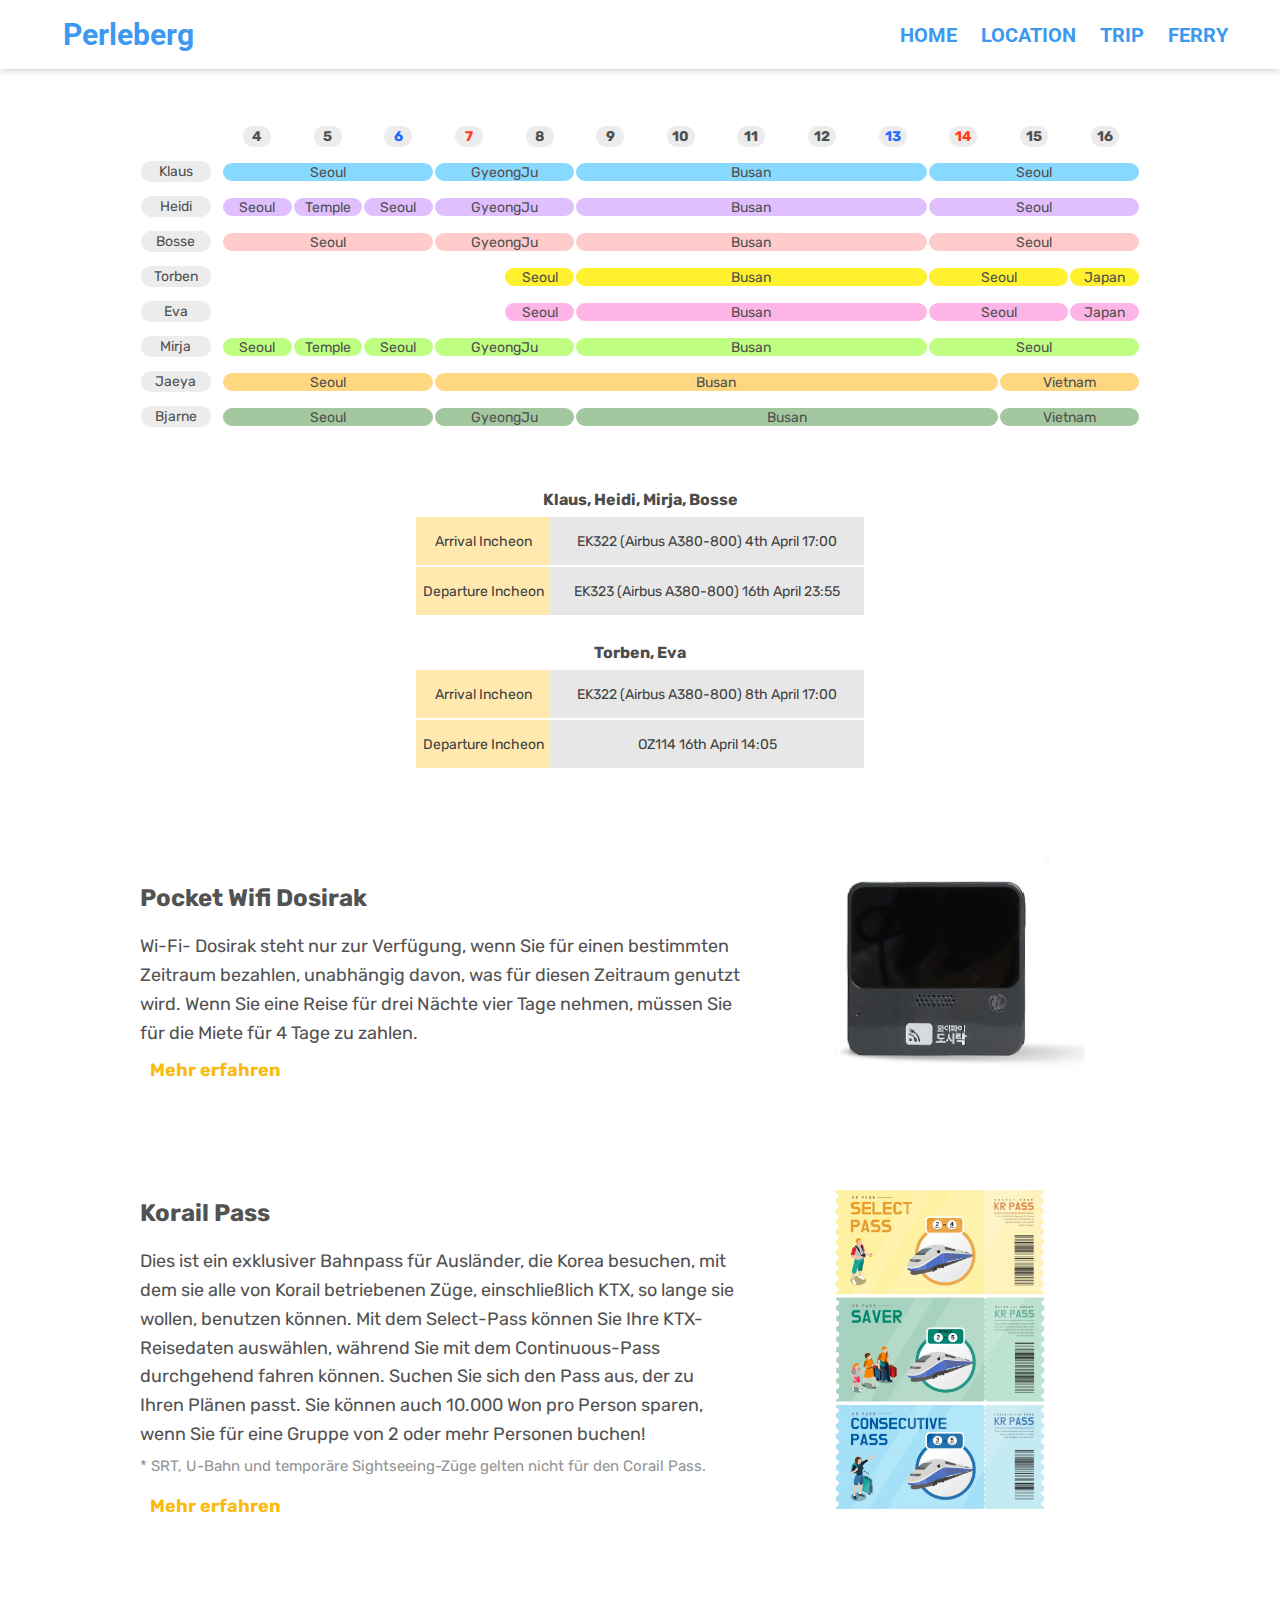
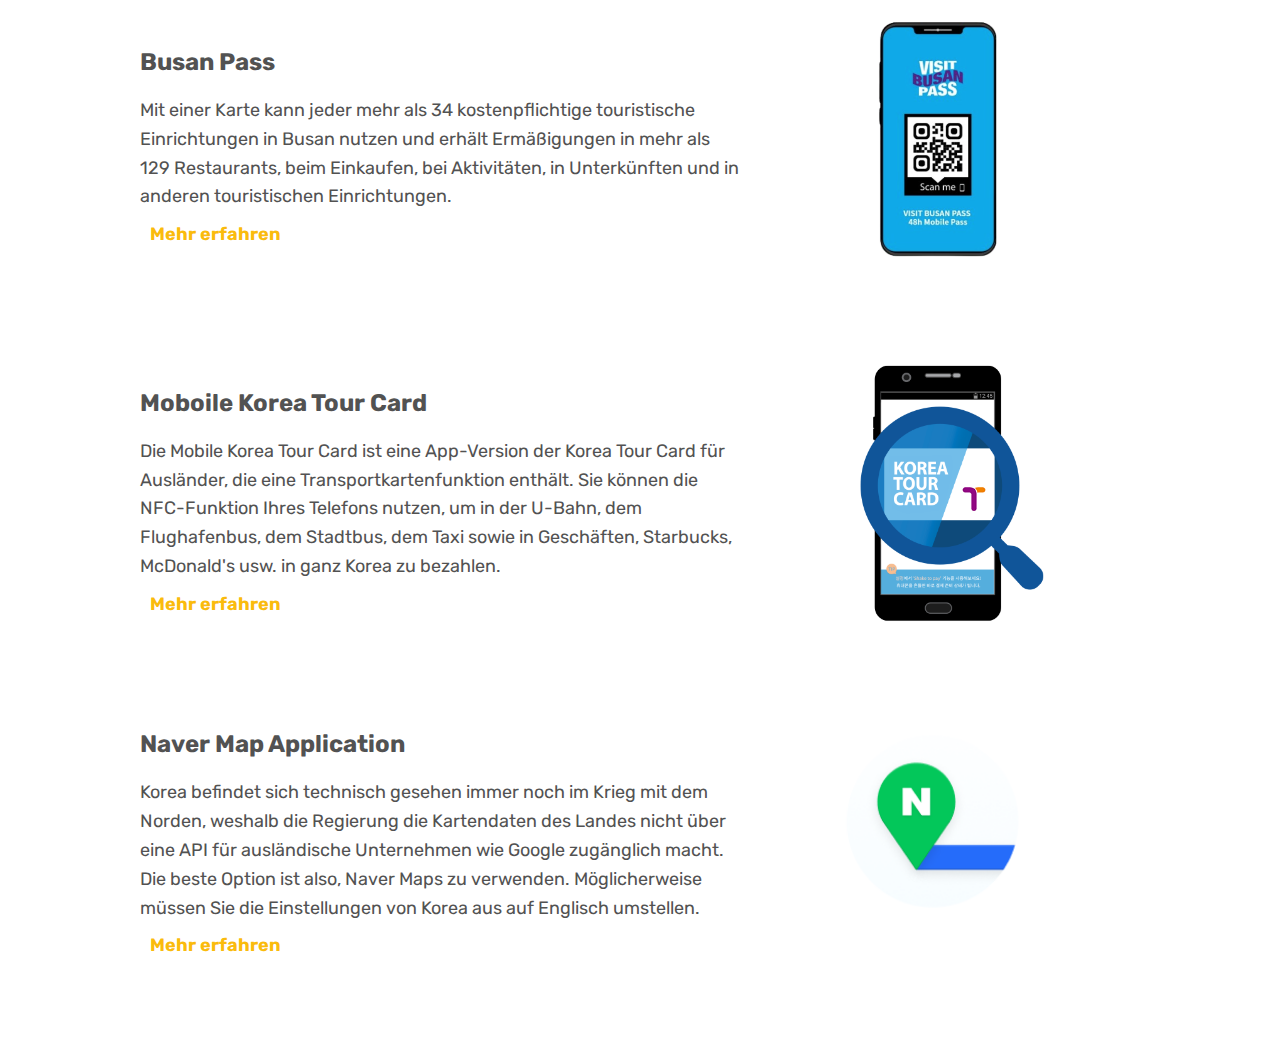
==== index.html @ 9e8fbb16 "Add files via upload" ====
<!DOCTYPE html>
<html lang="en">

<head>
    <meta charset="UTF-8">
    <meta name="viewport" content="width=device-width, initial-scale=1.0">
    <title>Document</title>
    <link rel="stylesheet" href="https://cdnjs.cloudflare.com/ajax/libs/font-awesome/6.4.2/css/all.min.css"
        integrity="sha512-z3gLpd7yknf1YoNbCzqRKc4qyor8gaKU1qmn+CShxbuBusANI9QpRohGBreCFkKxLhei6S9CQXFEbbKuqLg0DA=="
        crossorigin="anonymous" referrerpolicy="no-referrer" />
    <link rel="stylesheet" href="./style.css" type="text/css">
    <!-------제이쿼리-------->
    <script src="https://ajax.googleapis.com/ajax/libs/jquery/3.4.1/jquery.min.js"></script>
</head>

<body>
    <!---------------------- 상단 메뉴바 -------------------------->
    <div class="navbar">
        <div class="wrap">
            <div class="nav_logo">
                <i class="fa-solid fa-plane-departure"></i>
                <a href="./index.html">Perleberg</a>
            </div>
            <ul class="nav_menu">
                <a href="./index.html"><li>HOME</li></a>
                <a href="./location.html"><li>LOCATION</li></a>
                <a href="./trip.html"><li>TRIP</li></a>
                <a href="./ferry.html"><li>FERRY</li></a>
            </ul>
            <a href="#" class="nav_icon">
                <i class="fa-solid fa-bars"></i>
            </a>
        </div>
    </div>

    <div id="moveTop" onclick="scrollTopFunction()"><i class="fa-solid fa-chevron-up"></i></div>

    <!---------------------- 테이블 -------------------------->
    <div class="table_wrap">
        <table>
            <tr>
                <th></th>
                <th>
                    <p>4</p>
                </th>
                <th>
                    <p>5</p>
                </th>
                <th>
                    <p style="color:rgb(25, 106, 255)">6</p>
                </th>
                <th>
                    <p style="color:rgb(255, 58, 32)">7</p>
                </th>
                <th>
                    <p>8</p>
                </th>
                <th>
                    <p>9</p>
                </th>
                <th>
                    <p>10</p>
                </th>
                <th>
                    <p>11</p>
                </th>
                <th>
                    <p>12</p>
                </th>
                <th>
                    <p style="color:rgb(25, 106, 255)">13</p>
                </th>
                <th>
                    <p style="color:rgb(255, 58, 32)">14</p>
                </th>
                <th>
                    <p>15</p>
                </th>
                <th>
                    <p>16</p>
                </th>
            </tr>
            <tr class="Klaus">
                <td>
                    <p class="name">Klaus</p>
                </td>
                <td colspan="3" style="position: relative;">
                    <hr>
                    <p style="position: absolute; top:50%; left:50%; transform: translate(-50%,-50%);">Seoul</p>
                </td>
                <td colspan="2" style="position: relative;">
                    <hr>
                    <p class="normalSize"
                        style="position: absolute; top:50%; left:50%; transform: translate(-50%,-50%);">GyeongJu</p>
                    <p class="smallSize"
                        style="position: absolute; top:50%; left:50%; transform: translate(-50%,-50%);">GJ</p>
                </td>
                <td colspan="5" style="position: relative;">
                    <hr>
                    <p style="position: absolute; top:50%; left:50%; transform: translate(-50%,-50%);">Busan</p>
                </td>
                <td colspan="3" style="position: relative;">
                    <hr>
                    <p class="normalSize"
                        style="position: absolute; top:50%; left:50%; transform: translate(-50%,-50%);">Seoul</p>
                    <p class="smallSize"
                        style="position: absolute; top:50%; left:50%; transform: translate(-50%,-50%);">SE</p>
                </td>
            </tr>
            <tr class="Heidi">
                <td>
                    <p class="name">Heidi</p>
                </td>
                <td style="position: relative;">
                    <hr>
                    <p class="normalSize"
                        style="position: absolute; top:50%; left:50%; transform: translate(-50%,-50%);">Seoul</p>
                    <p class="smallSize"
                        style="position: absolute; top:50%; left:50%; transform: translate(-50%,-50%);">SE</p>
                </td>
                <td colspan="1" style="position: relative;">
                    <hr>
                    <p class="normalSize"
                        style="position: absolute; top:50%; left:50%; transform: translate(-50%,-50%);">Temple</p>
                    <p class="smallSize"
                        style="position: absolute; top:50%; left:50%; transform: translate(-50%,-50%);">TP</p>
                </td>
                <td colspan="1" style="position: relative;">
                    <hr>
                    <p class="normalSize"
                        style="position: absolute; top:50%; left:50%; transform: translate(-50%,-50%);">Seoul</p>
                    <p class="smallSize"
                        style="position: absolute; top:50%; left:50%; transform: translate(-50%,-50%);">SE</p>
                </td>
                <td colspan="2" style="position: relative;">
                    <hr>
                    <p class="normalSize"
                        style="position: absolute; top:50%; left:50%; transform: translate(-50%,-50%);">GyeongJu</p>
                    <p class="smallSize"
                        style="position: absolute; top:50%; left:50%; transform: translate(-50%,-50%);">GJ</p>
                </td>
                <td colspan="5" style="position: relative;">
                    <hr>
                    <p style="position: absolute; top:50%; left:50%; transform: translate(-50%,-50%);">Busan</p>
                </td>
                <td colspan="3" style="position: relative;">
                    <hr>
                    <p class="normalSize"
                        style="position: absolute; top:50%; left:50%; transform: translate(-50%,-50%);">Seoul</p>
                    <p class="smallSize"
                        style="position: absolute; top:50%; left:50%; transform: translate(-50%,-50%);">SE</p>
                </td>
            </tr>
            <tr class="Bosse">
                <td>
                    <p class="name">Bosse</p>
                </td>
                <td colspan="3" style="position: relative;">
                    <hr>
                    <p style="position: absolute; top:50%; left:50%; transform: translate(-50%,-50%);">Seoul</p>
                </td>
                <td colspan="2" style="position: relative;">
                    <hr>
                    <p class="normalSize"
                        style="position: absolute; top:50%; left:50%; transform: translate(-50%,-50%);">GyeongJu</p>
                    <p class="smallSize"
                        style="position: absolute; top:50%; left:50%; transform: translate(-50%,-50%);">GJ</p>
                </td>
                <td colspan="5" style="position: relative;">
                    <hr>
                    <p style="position: absolute; top:50%; left:50%; transform: translate(-50%,-50%);">Busan</p>
                </td>
                <td colspan="3" style="position: relative;">
                    <hr>
                    <p class="normalSize"
                        style="position: absolute; top:50%; left:50%; transform: translate(-50%,-50%);">Seoul</p>
                    <p class="smallSize"
                        style="position: absolute; top:50%; left:50%; transform: translate(-50%,-50%);">SE</p>
                </td>
            </tr>
            <tr class="Torben">
                <td>
                    <p class="name">Torben</p>
                </td>
                <td></td>
                <td></td>
                <td></td>
                <td></td>
                <td style="position: relative;">
                    <hr>
                    <p class="normalSize"
                        style="position: absolute; top:50%; left:50%; transform: translate(-50%,-50%);">Seoul</p>
                    <p class="smallSize"
                        style="position: absolute; top:50%; left:50%; transform: translate(-50%,-50%);">SE</p>
                </td>
                <td colspan="5" style="position: relative;">
                    <hr>
                    <p style="position: absolute; top:50%; left:50%; transform: translate(-50%,-50%);">Busan</p>
                </td>
                <td colspan="2" style="position: relative;">
                    <hr>
                    <p class="normalSize"
                        style="position: absolute; top:50%; left:50%; transform: translate(-50%,-50%);">Seoul</p>
                    <p class="smallSize"
                        style="position: absolute; top:50%; left:50%; transform: translate(-50%,-50%);">SE</p>
                </td>
                <td style="position: relative;">
                    <hr>
                    <p class="normalSize"
                        style="position: absolute; top:50%; left:50%; transform: translate(-50%,-50%);">Japan</p>
                    <p class="smallSize"
                        style="position: absolute; top:50%; left:50%; transform: translate(-50%,-50%);">JP</p>
                </td>
            </tr>
            <tr class="Eva">
                <td>
                    <p class="name">Eva</p>
                </td>
                <td></td>
                <td></td>
                <td></td>
                <td></td>
                <td style="position: relative;">
                    <hr>
                    <p class="normalSize"
                        style="position: absolute; top:50%; left:50%; transform: translate(-50%,-50%);">Seoul</p>
                    <p class="smallSize"
                        style="position: absolute; top:50%; left:50%; transform: translate(-50%,-50%);">SE</p>
                </td>
                <td colspan="5" style="position: relative;">
                    <hr>
                    <p style="position: absolute; top:50%; left:50%; transform: translate(-50%,-50%);">Busan</p>
                </td>
                <td colspan="2" style="position: relative;">
                    <hr>
                    <p class="normalSize"
                        style="position: absolute; top:50%; left:50%; transform: translate(-50%,-50%);">Seoul</p>
                    <p class="smallSize"
                        style="position: absolute; top:50%; left:50%; transform: translate(-50%,-50%);">SE</p>
                </td>
                <td style="position: relative;">
                    <hr>
                    <p class="normalSize"
                        style="position: absolute; top:50%; left:50%; transform: translate(-50%,-50%);">Japan</p>
                    <p class="smallSize"
                        style="position: absolute; top:50%; left:50%; transform: translate(-50%,-50%);">JP</p>
                </td>
            </tr>
            <tr class="Mirja">
                <td>
                    <p class="name">Mirja</p>
                </td>
                <td style="position: relative;">
                    <hr>
                    <p class="normalSize"
                        style="position: absolute; top:50%; left:50%; transform: translate(-50%,-50%);">Seoul</p>
                    <p class="smallSize"
                        style="position: absolute; top:50%; left:50%; transform: translate(-50%,-50%);">SE</p>
                </td>
                <td colspan="1" style="position: relative;">
                    <hr>
                    <p class="normalSize"
                        style="position: absolute; top:50%; left:50%; transform: translate(-50%,-50%);">Temple</p>
                    <p class="smallSize"
                        style="position: absolute; top:50%; left:50%; transform: translate(-50%,-50%);">TP</p>
                </td>
                <td colspan="1" style="position: relative;">
                    <hr>
                    <p class="normalSize"
                        style="position: absolute; top:50%; left:50%; transform: translate(-50%,-50%);">Seoul</p>
                    <p class="smallSize"
                        style="position: absolute; top:50%; left:50%; transform: translate(-50%,-50%);">SE</p>
                </td>
                <td colspan="2" style="position: relative;">
                    <hr>
                    <p class="normalSize"
                        style="position: absolute; top:50%; left:50%; transform: translate(-50%,-50%);">GyeongJu</p>
                    <p class="smallSize"
                        style="position: absolute; top:50%; left:50%; transform: translate(-50%,-50%);">GJ</p>
                </td>
                <td colspan="5" style="position: relative;">
                    <hr>
                    <p style="position: absolute; top:50%; left:50%; transform: translate(-50%,-50%);">Busan</p>
                </td>
                <td colspan="3" style="position: relative;">
                    <hr>
                    <p class="normalSize"
                        style="position: absolute; top:50%; left:50%; transform: translate(-50%,-50%);">Seoul</p>
                    <p class="smallSize"
                        style="position: absolute; top:50%; left:50%; transform: translate(-50%,-50%);">SE</p>
                </td>
            </tr>
            <tr class="Jaeya">
                <td>
                    <p class="name">Jaeya</p>
                </td>
                <td colspan="3" style="position: relative;">
                    <hr>
                    <p style="position: absolute; top:50%; left:50%; transform: translate(-50%,-50%);">Seoul</p>
                    <!---4일부터 7일--->
                </td>
                <td colspan="8" style="position: relative;">
                    <hr>
                    <p style="position: absolute; top:50%; left:50%; transform: translate(-50%,-50%);">Busan</p>
                </td>
                <td colspan="2" style="position: relative;">
                    <hr>
                    <p class="normalSize"
                        style="position: absolute; top:50%; left:50%; transform: translate(-50%,-50%);">Vietnam</p>
                    <p class="smallSize"
                        style="position: absolute; top:50%; left:50%; transform: translate(-50%,-50%);">VN</p>
                </td>
            </tr>
            <tr class="Bjarne">
                <td>
                    <p class="name">Bjarne</p>
                </td>
                <td colspan="3" style="position: relative;">
                    <hr>
                    <p style="position: absolute; top:50%; left:50%; transform: translate(-50%,-50%);">Seoul</p>
                </td>
                <td colspan="2" style="position: relative;">
                    <hr>
                    <p class="normalSize"
                        style="position: absolute; top:50%; left:50%; transform: translate(-50%,-50%);">GyeongJu</p>
                    <p class="smallSize"
                        style="position: absolute; top:50%; left:50%; transform: translate(-50%,-50%);">GJ</p>
                </td>
                <td colspan="6" style="position: relative;">
                    <hr>
                    <p style="position: absolute; top:50%; left:50%; transform: translate(-50%,-50%);">Busan</p>
                </td>
                <td colspan="2" style="position: relative;">
                    <hr>
                    <p class="normalSize"
                        style="position: absolute; top:50%; left:50%; transform: translate(-50%,-50%);">Vietnam</p>
                    <p class="smallSize"
                        style="position: absolute; top:50%; left:50%; transform: translate(-50%,-50%);">VN</p>
                </td>
            </tr>
        </table>
    </div>

    <div class="flight">
        <table>
            <tr>
                <th colspan="2"><i class="fa-solid fa-plane-up"></i> Klaus, Heidi, Mirja, Bosse</th>
            </tr>
            <tr>
                <td>Arrival Incheon</td>
                <td>EK322 (Airbus A380-800) 4th April 17:00</td>
            </tr>
            <tr>
                <td>Departure Incheon</td>
                <td>EK323 (Airbus A380-800) 16th April 23:55</td>
            </tr>
        </table>

        <table>
            <tr>
                <th colspan="2"><i class="fa-solid fa-plane-up"></i> Torben, Eva</th>
            </tr>
            <tr>
                <td>Arrival Incheon</td>
                <td>EK322 (Airbus A380-800) 8th April 17:00</td>
            </tr>
            <tr>
                <td>Departure Incheon</td>
                <td>OZ114 16th April 14:05</td>
            </tr>
        </table>
    </div>

    <div class="service">
        <div class="service_item">
            <div class="service_text">
                <h2><i class="fa-solid fa-wifi" style="color: rgb(255, 196, 0);"></i> Pocket Wifi Dosirak</h2>
                <p>Wi-Fi- Dosirak steht nur zur Verfügung, wenn Sie für einen bestimmten Zeitraum bezahlen, unabhängig
                    davon, was für diesen Zeitraum genutzt wird. Wenn Sie eine Reise für drei Nächte vier Tage nehmen,
                    müssen Sie für die Miete für 4 Tage zu zahlen.</p>
                <a href="https://kor.wifidosirak.com/visitbusanpass"><i class="fa-solid fa-angles-right"
                        style="color: rgb(124, 180, 243);"></i> Mehr erfahren</a>
            </div>
            <img src="./images/wifi.PNG" class="service_img">
        </div>
        <div class="service_item">
            <div class="service_text">
                <h2><i class="fa-solid fa-train-subway" style="color: rgb(255, 196, 0);"></i> Korail Pass</h2>
                <p>Dies ist ein exklusiver Bahnpass für Ausländer, die Korea besuchen, mit dem sie alle von Korail
                    betriebenen Züge, einschließlich KTX, so lange sie wollen, benutzen können. Mit dem Select-Pass
                    können Sie Ihre KTX-Reisedaten auswählen, während Sie mit dem Continuous-Pass durchgehend fahren
                    können. Suchen Sie sich den Pass aus, der zu Ihren Plänen passt. Sie können auch 10.000 Won pro
                    Person sparen, wenn Sie für eine Gruppe von 2 oder mehr Personen buchen!</p>
                <p style="font-size: 15px; color:rgb(148, 148, 148); margin: 5px 0;">* SRT, U-Bahn und temporäre
                    Sightseeing-Züge gelten nicht für den Corail Pass.</p>
                <a href="https://www.letskorail.com/ebizbf/EbizBfKrPassAbout.do"><i class="fa-solid fa-angles-right"
                        style="color: rgb(124, 180, 243);"></i> Mehr erfahren</a>
            </div>
            <img src="./images/krpass.png" class="service_img">
        </div>
        <div class="service_item">
            <div class="service_text">
                <h2><i class="fa-solid fa-qrcode" style="color: rgb(255, 196, 0);"></i> Busan Pass</h2>
                <p>Mit einer Karte kann jeder mehr als 34 kostenpflichtige touristische Einrichtungen in Busan nutzen
                    und erhält Ermäßigungen in mehr als 129 Restaurants, beim Einkaufen, bei Aktivitäten, in
                    Unterkünften und in anderen touristischen Einrichtungen.</p>
                <a href="https://www.visitbusanpass.com/"><i class="fa-solid fa-angles-right"
                        style="color: rgb(124, 180, 243);"></i> Mehr erfahren</a>
            </div>
            <img src="./images/pass.PNG" class="service_img">
        </div>
        <div class="service_item">
            <div class="service_text">
                <h2><i class="fa-solid fa-qrcode" style="color: rgb(255, 196, 0);"></i> Moboile Korea Tour Card</h2>
                <p>Die Mobile Korea Tour Card ist eine App-Version der Korea Tour Card für Ausländer, die eine
                    Transportkartenfunktion enthält. Sie können die NFC-Funktion Ihres Telefons nutzen, um in der
                    U-Bahn, dem Flughafenbus, dem Stadtbus, dem Taxi sowie in Geschäften, Starbucks, McDonald's usw. in
                    ganz Korea zu bezahlen.</p>
                <a
                    href="https://www.koreatourcard.kr/bbs/content.php?co_id=mobilecardinfo&info=mobilecardinfo&me_code=10&num=&lang=en"><i
                        class="fa-solid fa-angles-right" style="color: rgb(124, 180, 243);"></i> Mehr erfahren</a>
            </div>
            <img src="./images/mobile.png"" class=" service_img">
        </div>
        <div class="service_item">
            <div class="service_text">
                <h2><i class="fa-solid fa-map-location-dot" style="color: rgb(255, 196, 0);"></i> Naver Map Application
                </h2>
                <p>Korea befindet sich technisch gesehen immer noch im Krieg mit dem Norden, weshalb die Regierung die
                    Kartendaten des Landes nicht über eine API für ausländische Unternehmen wie Google zugänglich macht.
                    Die beste Option ist also, Naver Maps zu verwenden. Möglicherweise müssen Sie die Einstellungen von
                    Korea aus auf Englisch umstellen.</p>
                <a href="https://play.google.com/store/apps/details?id=com.nhn.android.nmap&hl=ko&gl=de"><i
                        class="fa-solid fa-angles-right" style="color: rgb(124, 180, 243);"></i> Mehr erfahren</a>
            </div>
            <img src="./images/naver.png"" class=" service_img">
        </div>
    </div>


    <script src="./app.js"></script>
    <script>
        window.addEventListener('scroll', function () {
            // 스크롤 위치가 100px을 초과하면 "on" 클래스 추가, 그렇지 않으면 제거
            if (window.scrollY > 100) {
                document.getElementById("moveTop").classList.add("on");
            } else {
                document.getElementById("moveTop").classList.remove("on");
            }
        });

        function scrollTopFunction() {
            // 부드러운 스크롤 효과로 페이지 상단으로 이동
            window.scrollTo({ top: 0, behavior: 'smooth' });
        }
    </script>
</body>

</html>
---- style.css ----
@import url('https://fonts.googleapis.com/css2?family=Rubik&display=swap');
@import url('https://fonts.googleapis.com/css2?family=Roboto&display=swap');
:root {
    --color-main: rgb(61, 153, 240);
    --color-sub: #fddb43;
    --color-sub2:#e0bfff;
}
*{
    margin: 0;
    padding: 0;
    box-sizing: border-box;
}
body {
    font-family: 'Rubik', sans-serif;
}

#moveTop{
    width: 46px;
    height: 46px;
    display: flex;
    align-items: center;
    justify-content: center;
    border-radius: 50px;
    color:rgb(114, 114, 114);
    font-size: 22px;
    position: fixed;
    bottom: 25px;
    right: 30px;
    background-color: rgba(255, 233, 162, 0.829);
    opacity: 0;
    transition: 0.7s ease;
}
#moveTop.on{
    opacity: 1;
    cursor: pointer;
    z-index: 10;
}

/*-------------------네비메뉴---------------*/
.navbar {
    width: 100%;
    box-shadow: 0px 0px 8px rgb(187, 187, 187);
    /* background-color: rgb(224, 109, 68); */
}

.wrap {
    width: 1200px;
    margin: 0 auto;
    display: flex;
    justify-content: space-between;
    align-items: center;
}

.nav_logo {
    display: flex;
    align-items: center;
    /* 비행기로고 사이즈 */
    font-size: 25px;
    color: var(--color-sub);
    padding: 15px;
}

.nav_logo a {
    text-decoration: none;
    color: var(--color-main);
    font-size: 30px;
    font-weight: bold;
    padding: 0 8px
}

.nav_menu {
    display: flex;
    list-style: none;
    margin: 0;
    padding: 0;
}
.nav_menu a {
    width:100%;
    padding: 0;
    text-decoration: none;
    color: var(--color-main);
    font-size: 20px;
    font-weight: bold;
}
.nav_menu a:hover {
    background-color: var(--color-sub);
    border-radius: 10px;
}
li {
    width: 100%;
    padding: 8px 12px;
}


.nav_icon {
    position: absolute;
    right: 18px;
    font-size: 28px;
    color: var(--color-sub);
    padding-top: 13px;
    display: none;
}

.busan_map {
    max-width: 100%;
    height: auto;
    display: none;
}

/*--------------------메인화면 테이블---------------------*/
.table_wrap{
    width: 1000px;
    margin: 0 auto;
    margin-top: 50px;
    margin-bottom: 50px;
}
.table_wrap table{
    width: 100%;
    border-collapse: collapse;
    color: rgb(80, 80, 80);
    font-size: 14px;
}
.table_wrap table th,td{
    width:50px;
    height: 35px;
    /* border: 1px solid rgb(199, 199, 199); */
    text-align: center;
    padding:1px;
}
.table_wrap table th p{
    width: 28px;
    margin: 0 auto;
    padding: 2px 0;
    border-radius: 10px;
    background-color: rgb(236, 236, 236);
}
.name{
    margin: 0;
    margin-right: 10px;
    padding: 2px 1px;
    background-color: rgb(236, 236, 236);
    border-radius: 10px;
}
.Klaus hr{border: 9px solid #88d9ff; border-radius: 10px;}
.Heidi hr{border: 9px solid #e0bfff; border-radius: 10px;}
.Bosse hr{border: 9px solid #ffcbcb; border-radius: 10px;}
.Torben hr{border: 9px solid #fff12d; border-radius: 10px;}
.Eva hr{border: 9px solid #fdb4e7; border-radius: 10px;}
.Mirja hr{border: 9px solid #beff81; border-radius: 10px;}
.Jaeya hr{border: 9px solid #ffd781; border-radius: 10px;}
.Bjarne hr{border: 9px solid #a3c79e; border-radius: 10px;}
.schedule{
    font-size: 14px;
    background-color: #ff58abc2;
    border-radius: 10px;
    color: rgb(247, 247, 247);
}

/*----------경주 글씨크기 변경부분----------*/

.normalSize{
    display: block;
}
.smallSize{
    display: none;
}

/*---------------비행기 시간 표---------------*/
.flight{
    width:100%;
}
.flight table{
    margin: 20px auto;
    width: 35%;
    border-collapse: collapse;
}

.flight table td{
    height: 50px;
    color: rgb(63, 63, 63);
}
.flight table th{
    height: 32px;
    font-size:16px;
    color: rgb(75, 75, 75);
}
.flight table tr{
    border-bottom: 2px solid white;
}
.flight table tr td:first-child{
    width: 30%;
    font-size: 14px;
    background-color: #ffe9ae;
}
.flight table tr td:nth-child(2){
    font-size: 14px;
    background-color: rgb(231, 231, 231);
}

.flight table i{
    color: rgb(255, 196, 0);
}



/*---------------------팁-------------------*/

.service{
    width: 1000px;
    margin: 0 auto;
}
.service_item{
    width: 100%;
    display: flex;
    align-items: center;
    justify-content: center;
    margin: 80px 0;
}
.service_img{
    width: 400px;
}
.service_text{
    width: 600px;
}

.service_item h2{
    color: rgb(82, 82, 82);
    margin: 20px 0;
}
.service_item p{
    line-height: 1.6;
    font-size: 18px;
    color: rgb(82, 82, 82);
}
.service_text a{
    color: rgba(250, 185, 6, 0.993);
    margin: 2px 0;
    font-size: 18px;
    display: inline-block;
    text-decoration: none;
    font-family: 'Rubik', sans-serif;
    font-weight: bold;
}





/*---------------------추천장소 / 지도맵--------------------*/

.korea_map{
    margin: 0 auto;
    margin-top: 20px;
    margin-bottom: 20px;
    position: relative;
    display: flex;
    width: 800px;
}

.korea_map img{
    width: 50%;
    display: none;
}
.korea_sub{
    width: 50%;
    display: flex;
    align-items: center;
    text-align: center;
    padding-right: 50px;
}
.korea_text{
    width: 50%;
    height: 600px;
    background-image: url('./images/korea.png');
    background-repeat: no-repeat;
    background-size: cover;
}
.korea_sub_text h3{
    color: rgb(0, 132, 255);
    font-size: 40px;
    margin: 30px 0;
}
.korea_sub_text p{
    font-size: 18px;
    margin: 0 auto;
    color: rgb(63, 63, 63);
    line-height: 1.4;
}
.korea_sub_text p:nth-child(3){
    padding-top: 30px;
    font-size: 17px;
}
.korea_city{
    padding: 5px;
    border-radius: 10px;
    color: rgb(42, 134, 255);
    font-weight: bold;
    position: absolute;
    font-size: 22px;
    text-shadow: 2px 2px 1px rgb(255, 224, 46);
    text-decoration: none;
}

.seoul{
    top: 110px;
    left: 505px;
}
.busan{
    top: 395px;
    left: 640px;
}
.gyeongju{
    top: 305px;
    left: 625px;
}

/*---------------------추천장소 / 카드--------------------*/
.city {
    width: 100%;
    display: block;
    text-align: center;
    font-size: 40px;
    margin: 0 auto;
    margin-top: 150px;
    margin-bottom: 20px;
    color: var(--color-main);
}

.city h2 {
    width: 320px;
    display: inline-block;
    margin: 0;
    background-color: var(--color-sub);
    padding: 0;
    border-radius: 15px;
}
.gyeongju h2{
    width: 420px;
    padding: 8px 0;
}

.content {
    width: 1200px;
    display: flex;
    flex-wrap: wrap;
    margin: 0 auto;
    justify-content: center;
}

.card {
    width: 350px;
    height: 430px; 
    margin: 25px;
    overflow: hidden;
    border-radius: 10px;
    box-shadow: 0px 0px 10px rgb(121, 121, 121);
}
.card_img{
    width: 100%;
    height: 55%;
    position: relative;
}
.card img {
    width: 100%;
    height: 100%;
    background-repeat: no-repeat;
    object-fit: cover;
}

.card_text{
    width: 100%;
    height: 45%;
    position: relative;
}

.card_text h2 {
    margin: 10px 0 0;
    padding-left: 10px;
    color: rgb(75, 75, 75);
}
.card_text p,a{
    margin: 0;
    padding: 10px 10px 0 10px;
    color: rgb(77, 77, 77);
    font-size: 16px;
    line-height: 1.3;
    font-family: 'Roboto', sans-serif;
}
.card_text a{
    display: inline-block;
    text-decoration: none;
    color: rgb(238, 185, 10);
    font-weight: bold;
    margin-top: 5px;
    position: absolute;
    right: 5px;
    bottom: 20px;
    font-size: 15px;
}

.busanpass {
    text-decoration: none;
    font-size: 13px;
    color: rgb(250, 49, 49);
    width: 88px;
    padding: 4px 7px 1px;
    background-color: gold;
    font-weight: bold;
    position: absolute;
    top: 10px;
    right: 10px;
    border-radius: 5px;
    border: 1px solid rgb(255, 120, 71);
}

/*------------------------위치----------------------*/
.map_wrap{
    width: 1200px;
    margin: 0 auto;
    margin-top: 120px;
    display: flex;
    justify-content: center;
    align-items: center;
}
.map_text{
    justify-content: center;
    text-align: center;
    width: 400px;
}
.map_text h2{
    color: var(--color-main);
    padding: 15px;
    text-decoration: underline var(--color-sub);
    text-decoration-thickness: 3px;
    text-underline-offset:6px;
}

.map_text p{
    color: rgb(105, 105, 105);
    line-height: 1.5;
}
.map_text p:nth-child(2){
    font-weight: bold;
}

/*----------페리----------------------------*/

.ferry_wrap{
    width: 1200px;
    margin: 0 auto;
}
.ferry_item{
    width: 100%;
    display: flex;
    justify-content: center;
    align-items: center;
}
.ferry_title{
    width:600px;
    text-align: center;
}
.ferry_title h4{
    font-size: 35px;
    padding: 25px;
    font-family: 'Roboto', sans-serif;
    color:#459cff
}
.ferry_title img{
    width: 400px;
}
.ferry_text{
    width:600px;
    /* text-align: center; */
    padding:5px;
    font-family: 'Roboto', sans-serif;
    color:#535353;
    line-height: 1.4;
}
.ferry_text h5{
    font-size: 21px;
    padding:4px 0;
}
.ferry_text hr{
    border: none;
    border-top: 1px solid rgb(161, 161, 161);
    margin: 0 0 7px;
}
.ferry_text a{
    text-decoration: none;
    margin: 10px 0;
    padding: 4px;
    border-radius: 3px;
    /* font-weight: bold; */
    color: rgb(105, 105, 105);
    display: inline-block;
    background-color: #fff12d;
    font-size: 15px;
    font-family: 'Rubik', sans-serif;
    font-weight: bold;
}
.ferry_text img{
    width: 100%;
}




/*------------------미디어 쿼리-----------------------*/

@media screen and (max-width: 1279px) {
    .navbar {
        width: 100%;
    }
    .wrap {
        width: 790px;
    }
    .nav_menu li a {
        font-size: 18px;
    }
    

    /*----------경주 글씨크기 변경부분----------*/

    .normalSize{
        display: block;
    }
    .smallSize{
        display: none;
    }

  
  
    /*---------------비행기 시간 표---------------*/
    .flight table{
        width: 57%;
    }
    .flight table tr td:first-child{
        width: 30%;
        font-size: 14px;
    }




    /*---------------Trip 메뉴----------------*/
    .content {
        width: 870px;
    }

    .korea_map{
    width: 750px;
    }
    .korea_sub{
        padding-right: 35px; 
    }
    .korea_sub_text{
        width: 100%;
    }
    
    .korea_sub_text h3{
        font-size: 32px;
        margin: 20px 0;
  
    }
    .korea_sub_text p{
        font-size: 18px;
        margin: 0 auto;
        color: rgb(63, 63, 63);
        line-height: 1.4;
    }
    .korea_sub_text p:nth-child(3){
        padding-top: 20px;
        font-size: 17px;
    }

    .korea_text{
        height: 500px;
    }
    .korea_city{
        padding: 5px;
        font-size: 20px;
    }

    .seoul{
        top: 100px;
        left: 470px;
    }
    .busan{
        top: 370px;
        left: 600px;
    }
    .gyeongju{
        top: 290px;
        left: 590px;
    }

    .card {
        width: 270px;
        margin: 10px;
        height: 470px;
    }

    .busanpass {
        font-size: 12px;
        width: 82px;
        right: 10px;
    }

    /*글씨체가 큰 것들만*/
    .card:nth-child(2) h2,
    .card:nth-child(4) h2 {
        font-size: 15px;
        padding-top: 3px;
    }

    .card_text h2 {
        padding-top: 3px;
        font-size: 17px;
    }
    .table_wrap{
        width: 750px;
        display: flex;
        justify-content: center;
    }
    .table_wrap table{
        width: 750px;
    }
    .name{
        padding: 2px 8px;
    }

    .service{
        width: 780px;
        margin: 0 auto;
    }
    .service_item{
        padding: 30px;
    }
    .service_img{
        width: 288px;
    }
    .service_text{
        width: 432px;
    }

    .map_wrap{
        width: 800px;
    }
    .map_text{
        width: 350px;
    }
    .map_text h2{
        padding: 15px;
        font-size: 22px;
    }
    .map_text p{
        color: rgb(105, 105, 105);
        line-height: 1.5;
        font-size: 16px;
    }

    /*----------페리----------------------------*/

    .ferry_wrap{
        width: 700px;
    }
    .ferry_title{
        width:350px;
    }
    .ferry_title h4{
        font-size: 26px;
        padding: 25px 0 10px;
        margin: 0;
    }
    .ferry_title img{
        width: 100%;
    }
    .ferry_text{
        width:350px;
    
    }
}

@media screen and (max-width: 768px) {
    .navbar {
        width: 100%;
    }
    .wrap {
        margin: 0 auto;
        flex-direction: column;
        align-items: flex-start;
        width: 100%;
    }
    .table_wrap table{
        font-size: 12px;
    }

    .nav_menu {
        display: none;
        flex-direction: column;
        align-items: center;
        width: 100%;
    }

    .nav_logo {
        font-size: 20px;
    }

    .nav_logo a {
        font-size: 22px;
    }

    li {
        width: 100%;
        text-align: center;
    }

    .nav_menu li a {
        padding: 0 20px;
    }

    .nav_icon {
        display: block;
    }

    .nav_menu.active {
        display: flex;
    }

    /*----------인덱스----------*/

    .normalSize{
        display: none;
    }
    .smallSize{
        display: block;
        font-size: 12px;
    }

    /*---------------비행기 시간 표---------------*/
    .flight table{
        margin: 20px auto;
        width: 90%;
    }
    .flight table tr td:first-child{
        width: 20%;
        font-size: 13px;
    }



    .busan_map{
        margin: 0 auto;
        width:400px;
        display: block;
        margin-top: 50px;
        margin-bottom: 50px;
    }
    
    .korea_map{
        width: 370px;
        flex-wrap: wrap;
        margin-top: 50px;
        margin-bottom: 100px;
    }
    .korea_sub{
        width: 100%;
        margin: 0 auto;
        padding-right: 0px;
        padding-left: 0px;
    }

    
    .korea_sub_text h3{
        font-size: 30px;
        margin: 20px 0;
    }
    .korea_sub_text p{
        font-size: 17px;
        margin: 0 auto;
        color: rgb(63, 63, 63);
        line-height: 1.4;
    }
    .korea_sub_text p:nth-child(3){
        padding-top: 20px;
        font-size: 16px;
    }

    .korea_text{
        margin:0 auto;
        width: 100%;
        height: 600px;
        background-size: 370px;
    }
    .korea_city{
        padding: 5px;
        font-size: 20px;
    }

    .seoul{
        top: 288px;
        left: 98px;
    }
    .busan{
        top: 550px;
        left: 220px;
    }
    .gyeongju{
        top: 465px;
        left: 215px;
    }

    /*-----------지역추천--------------*/

    .city {
        width: 100%;
        font-size: 40px;
    }

    .gyeongju h2{
        width: 360px;
    }

    .content {
        width: auto;
    }

    .card {
        width: 320px;
        height: 430px;
        margin: 15px;
    }
    .busanpass {
        font-size: 13px;
        width: 88px;
    }
    .card:nth-child(2) h2,/*글씨체가 큰 것들만*/ 
    .card:nth-child(4) h2 {
        font-size: 20px;
        padding-top: 3px;
    }
    .card_text h2 {
        padding-top: 0px;
        font-size: 24px;
    }
    .table_wrap{
        width: 360px;
        display: flex;
        justify-content: center;
    }
    .table_wrap table{
        width: 360px;
    }
    .table_wrap table th p{ /*날짜*/
        width: 20px;
        font-size: 12px;
    }
    .name{
        margin-right: 5px;
        font-size: 14px;
        padding: 2px 5px;
    }
    .schedule{
        font-size: 5px;
    }

    /*----------------팁-----------------*/

    .service{
        width: auto;
    }
    .service_item{
        flex-wrap: wrap;
        margin: 60px 0;
        padding: 20px;
    }
    .service_text{
        width: 380px;
    }
    .service_img{
        width: 340px;
    }
    /*
    .service_item img:nth-child(2){
        height: 220px;
    }*/
    .service_item h2{
        margin: 20px 0;
        font-size: 23px;
    }
    .service_item p{
        line-height: 1.6;
        font-size: 18px;
        color: rgb(82, 82, 82);
    }
    .service_text a{
        margin: 10px 0;
        font-size: 18px;
        display: inline-block;
        text-decoration: none;
    }

    /*---------------지도----------------*/

    .map_wrap{
        flex-wrap: wrap;
        width: auto;
    }
    .map_text{
        width: 390px;
        background-color: #ffffff;
        border-radius: 10px;
    }
    .map_wrap iframe{
        width: 500px;
        height: 250px;
        margin: 30px 0;
    }
    .map_text h2{
        font-size: 22px;
        background-color: var(--color-sub);
        padding: 7px 0;
        width: 330px;
        margin: 0 auto;
        margin-bottom: 10px;
        border-radius: 10px;
        text-decoration: none;
    }
    .map_text p{
        line-height: 1.5;
        padding: 5px 0;
    }

    /*----------페리----------------------------*/

    .ferry_wrap{
        width: 350px;
        flex-direction: column;
    }
    .ferry_item{
        margin: 0 auto;
        flex-wrap: wrap;
    }
    .ferry_title{
        width:350px;
    }
    .ferry_title h4{
        font-size: 26px;
        padding: 25px;
    }
    .ferry_title img{
        width: 100%;
    }
    .ferry_text{
        width:350px;
    
    }
    

    
}
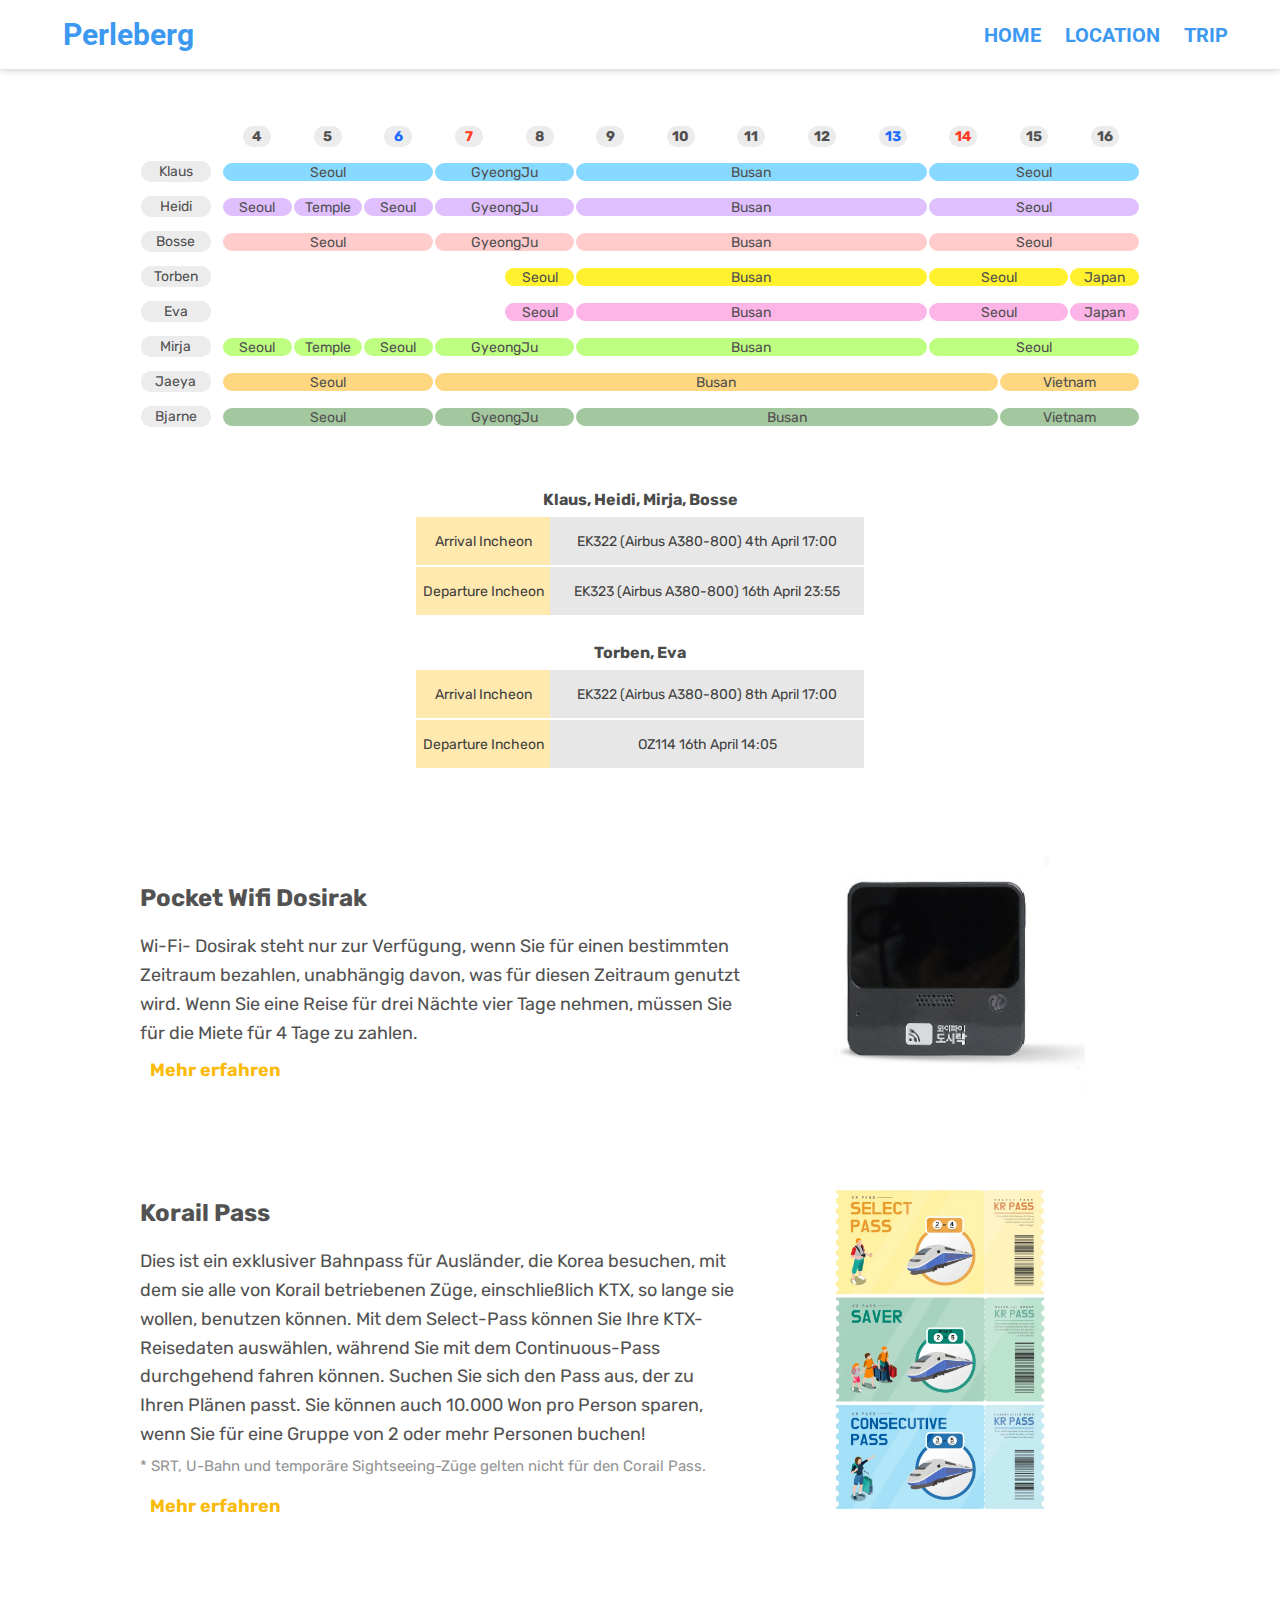
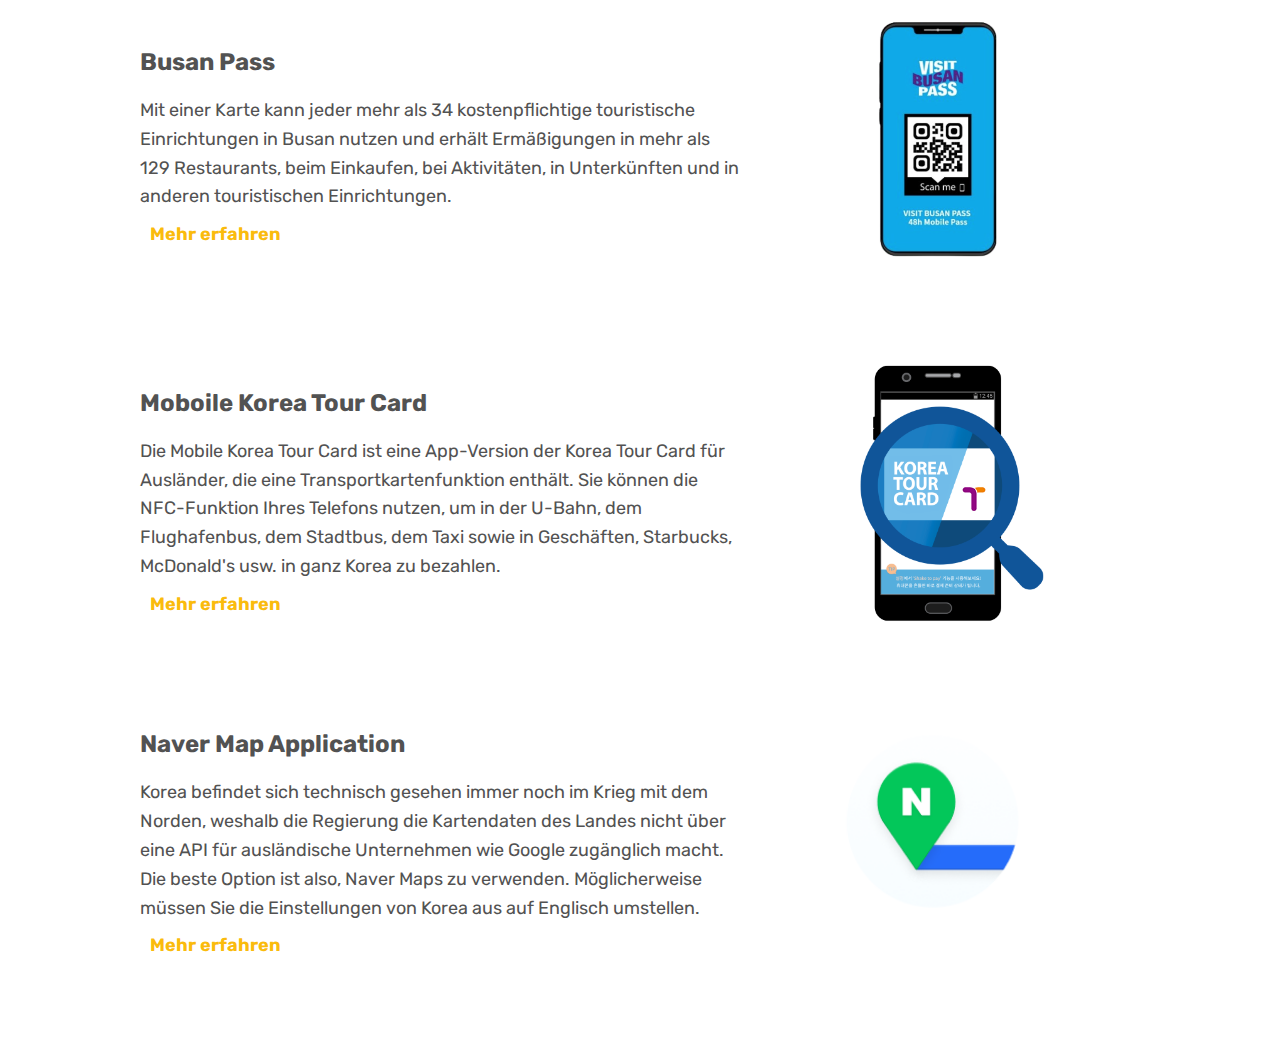
==== commit 716274c7: "Add files via upload" ====
--- a/index.html
+++ b/index.html
@@ -25,7 +25,7 @@
                 <a href="./index.html"><li>HOME</li></a>
                 <a href="./location.html"><li>LOCATION</li></a>
                 <a href="./trip.html"><li>TRIP</li></a>
-                <a href="./ferry.html"><li>FERRY</li></a>
+                <a href="./ferry.html" style="display: none;"><li>FERRY</li></a>
             </ul>
             <a href="#" class="nav_icon">
                 <i class="fa-solid fa-bars"></i>
--- a/style.css
+++ b/style.css
@@ -417,7 +417,7 @@
 .map_wrap{
     width: 1200px;
     margin: 0 auto;
-    margin-top: 120px;
+    margin-bottom: 120px;
     display: flex;
     justify-content: center;
     align-items: center;
@@ -440,6 +440,17 @@
     line-height: 1.5;
 }
 .map_text p:nth-child(2){
+    font-weight: bold;
+}
+.checkTime{
+    color: rgb(126, 126, 126);
+    padding: 2px;
+    margin: 0;
+    font-size: 15px;
+    line-height: 1.3;
+}
+.checkTime span{
+    color: rgb(233, 100, 100);
     font-weight: bold;
 }
 
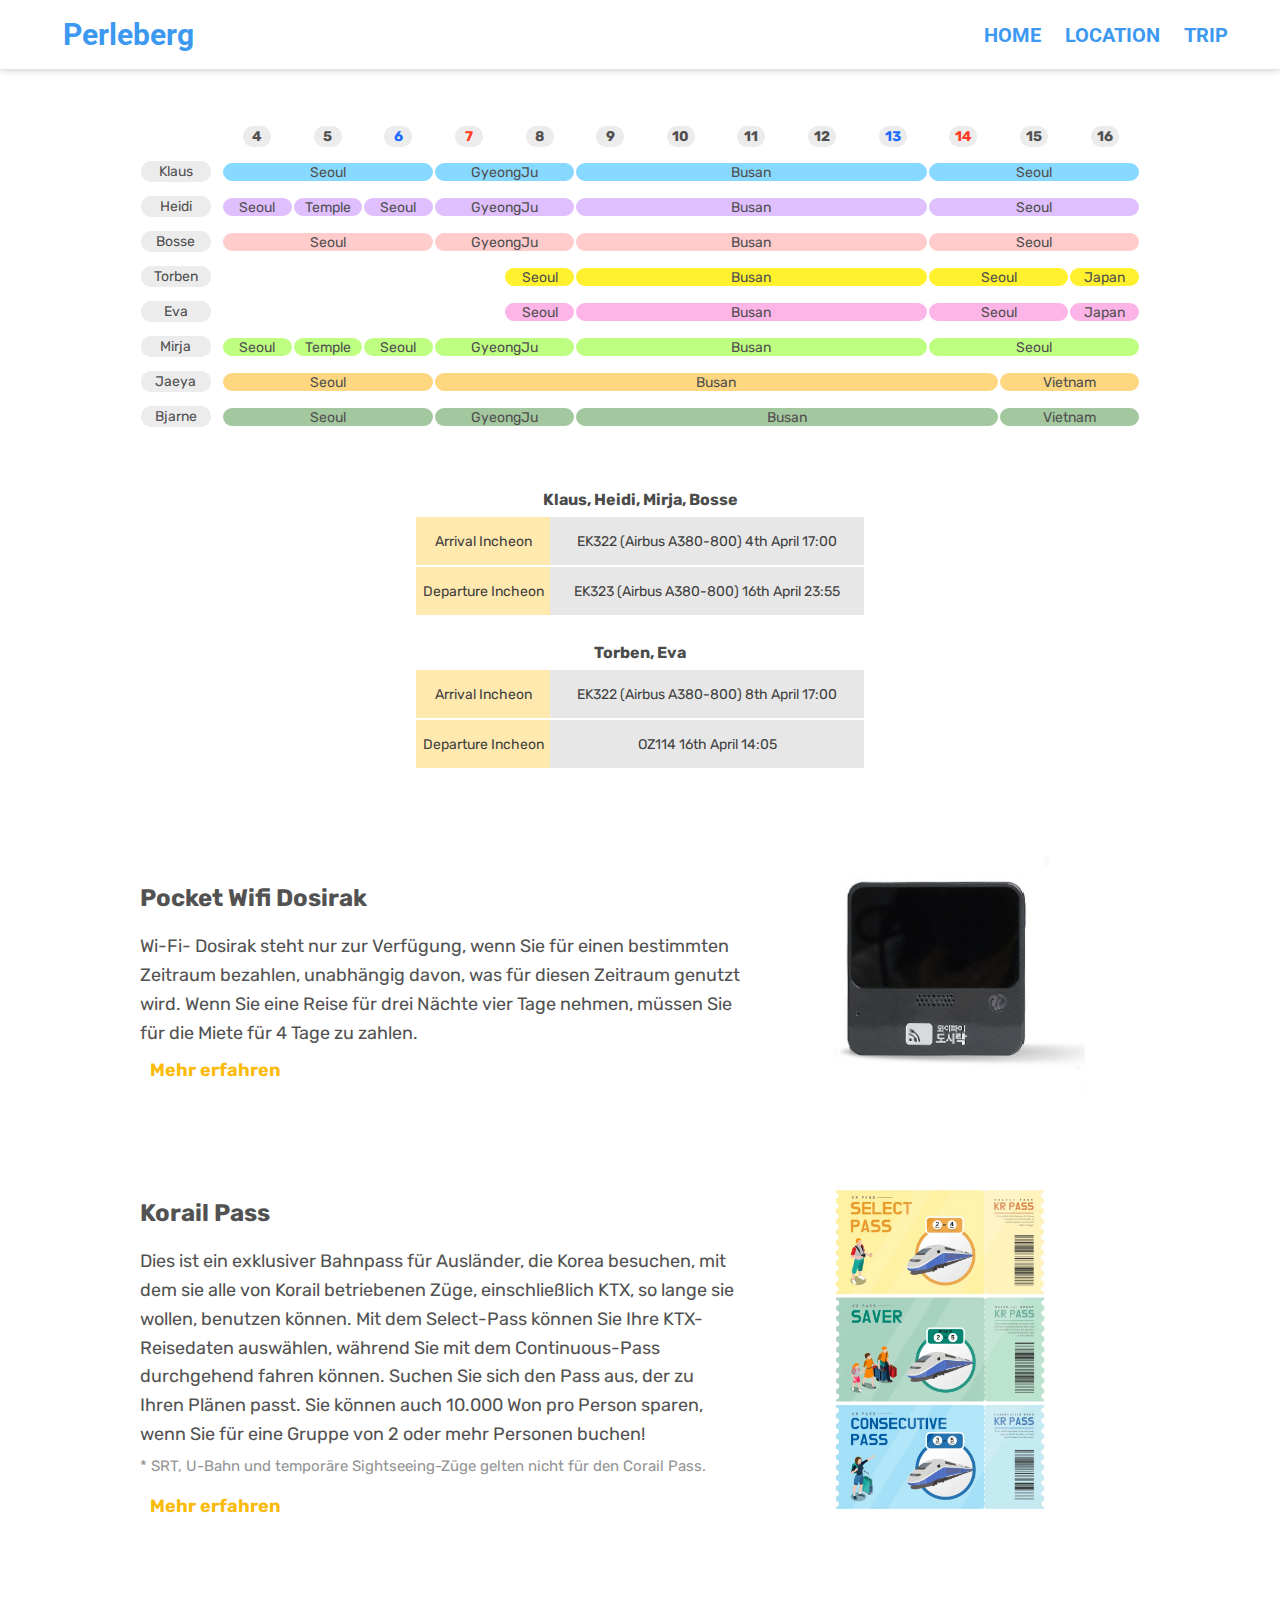
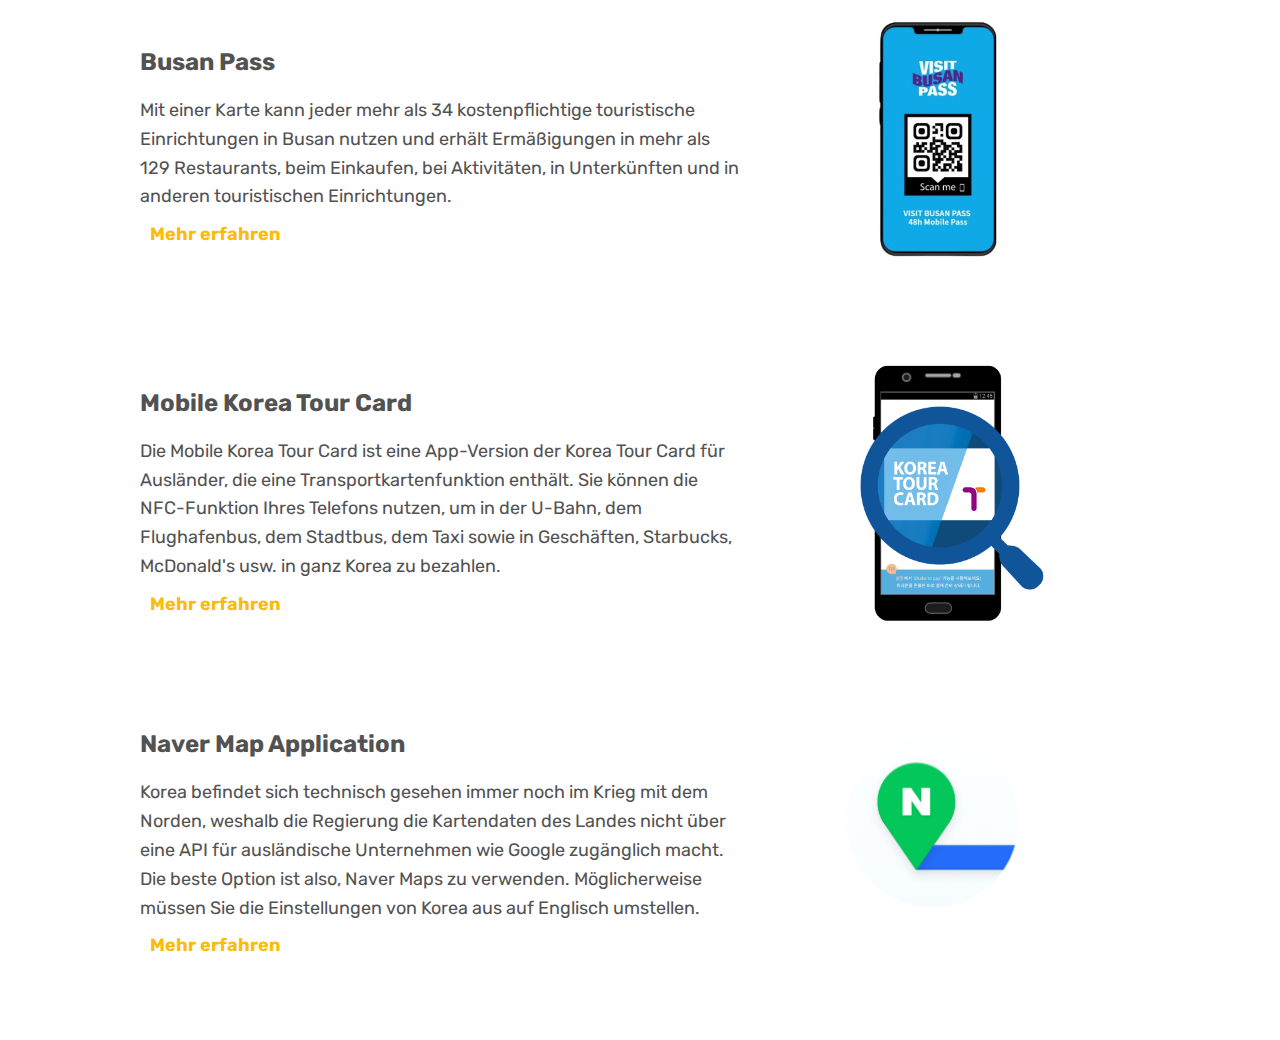
==== commit 31ce8055: "Add files via upload" ====
--- a/index.html
+++ b/index.html
@@ -411,7 +411,7 @@
         </div>
         <div class="service_item">
             <div class="service_text">
-                <h2><i class="fa-solid fa-qrcode" style="color: rgb(255, 196, 0);"></i> Moboile Korea Tour Card</h2>
+                <h2><i class="fa-solid fa-qrcode" style="color: rgb(255, 196, 0);"></i> Mobile Korea Tour Card</h2>
                 <p>Die Mobile Korea Tour Card ist eine App-Version der Korea Tour Card für Ausländer, die eine
                     Transportkartenfunktion enthält. Sie können die NFC-Funktion Ihres Telefons nutzen, um in der
                     U-Bahn, dem Flughafenbus, dem Stadtbus, dem Taxi sowie in Geschäften, Starbucks, McDonald's usw. in
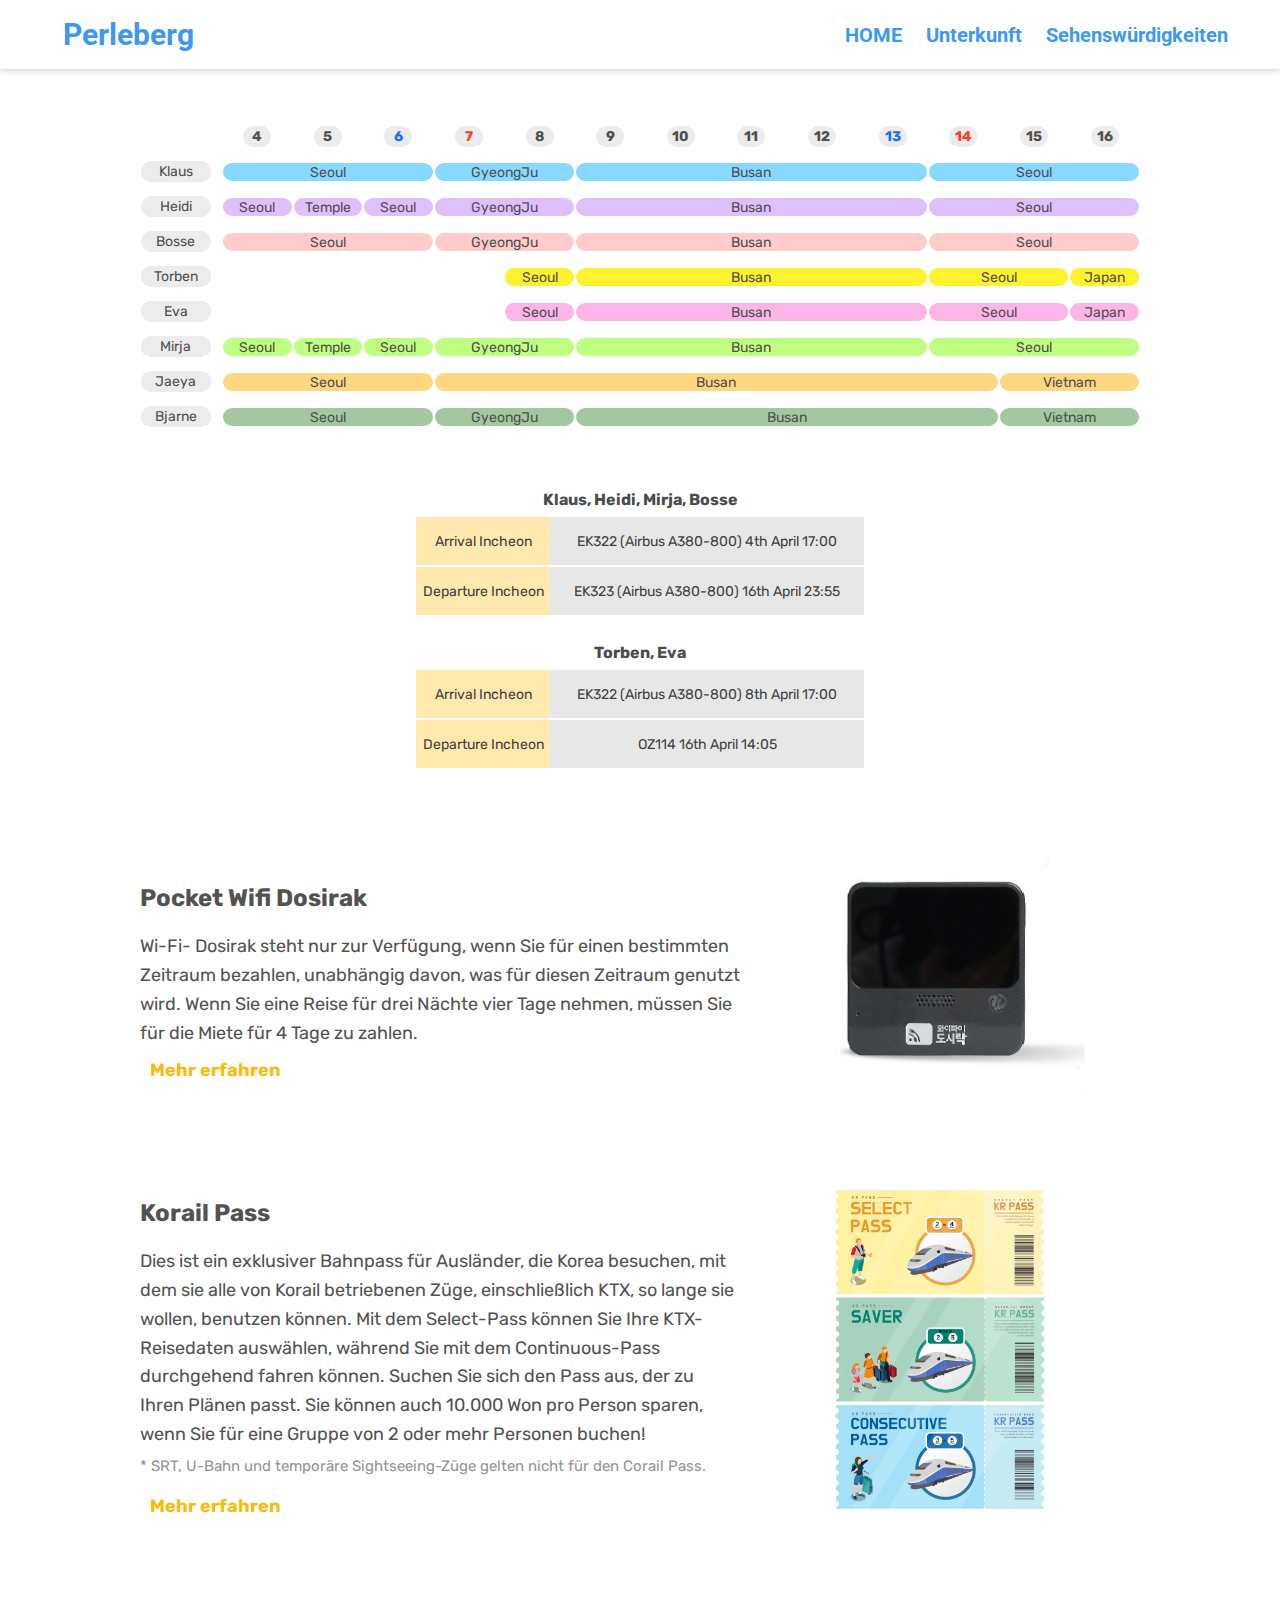
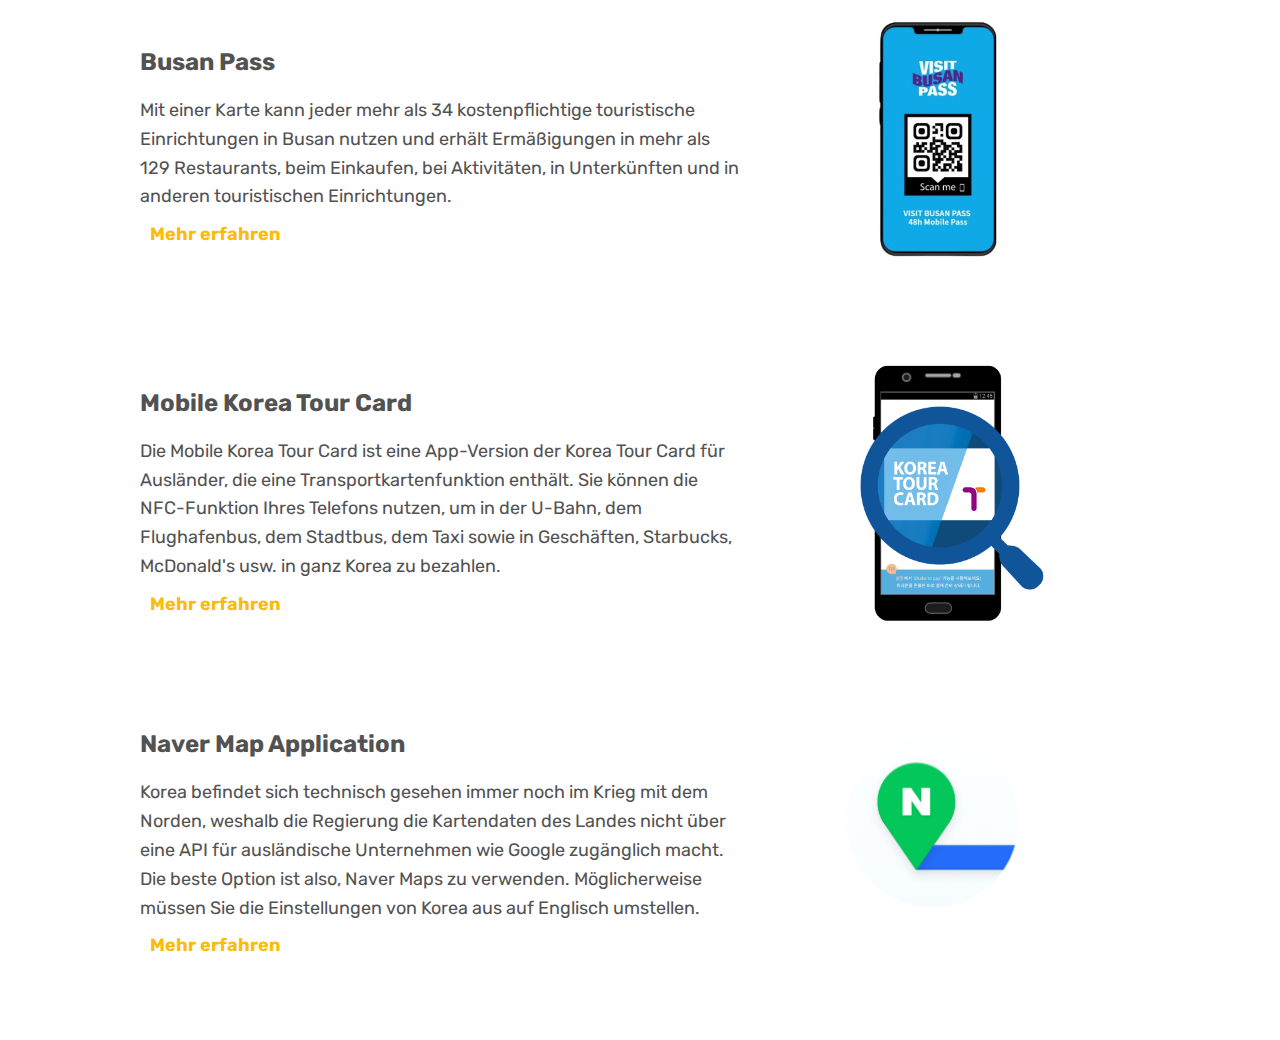
==== commit cfc86d3b: "Add files via upload" ====
--- a/index.html
+++ b/index.html
@@ -23,8 +23,8 @@
             </div>
             <ul class="nav_menu">
                 <a href="./index.html"><li>HOME</li></a>
-                <a href="./location.html"><li>LOCATION</li></a>
-                <a href="./trip.html"><li>TRIP</li></a>
+                <a href="./location.html"><li>Unterkunft</li></a>
+                <a href="./trip.html"><li>Sehenswürdigkeiten </li></a>
                 <a href="./ferry.html" style="display: none;"><li>FERRY</li></a>
             </ul>
             <a href="#" class="nav_icon">
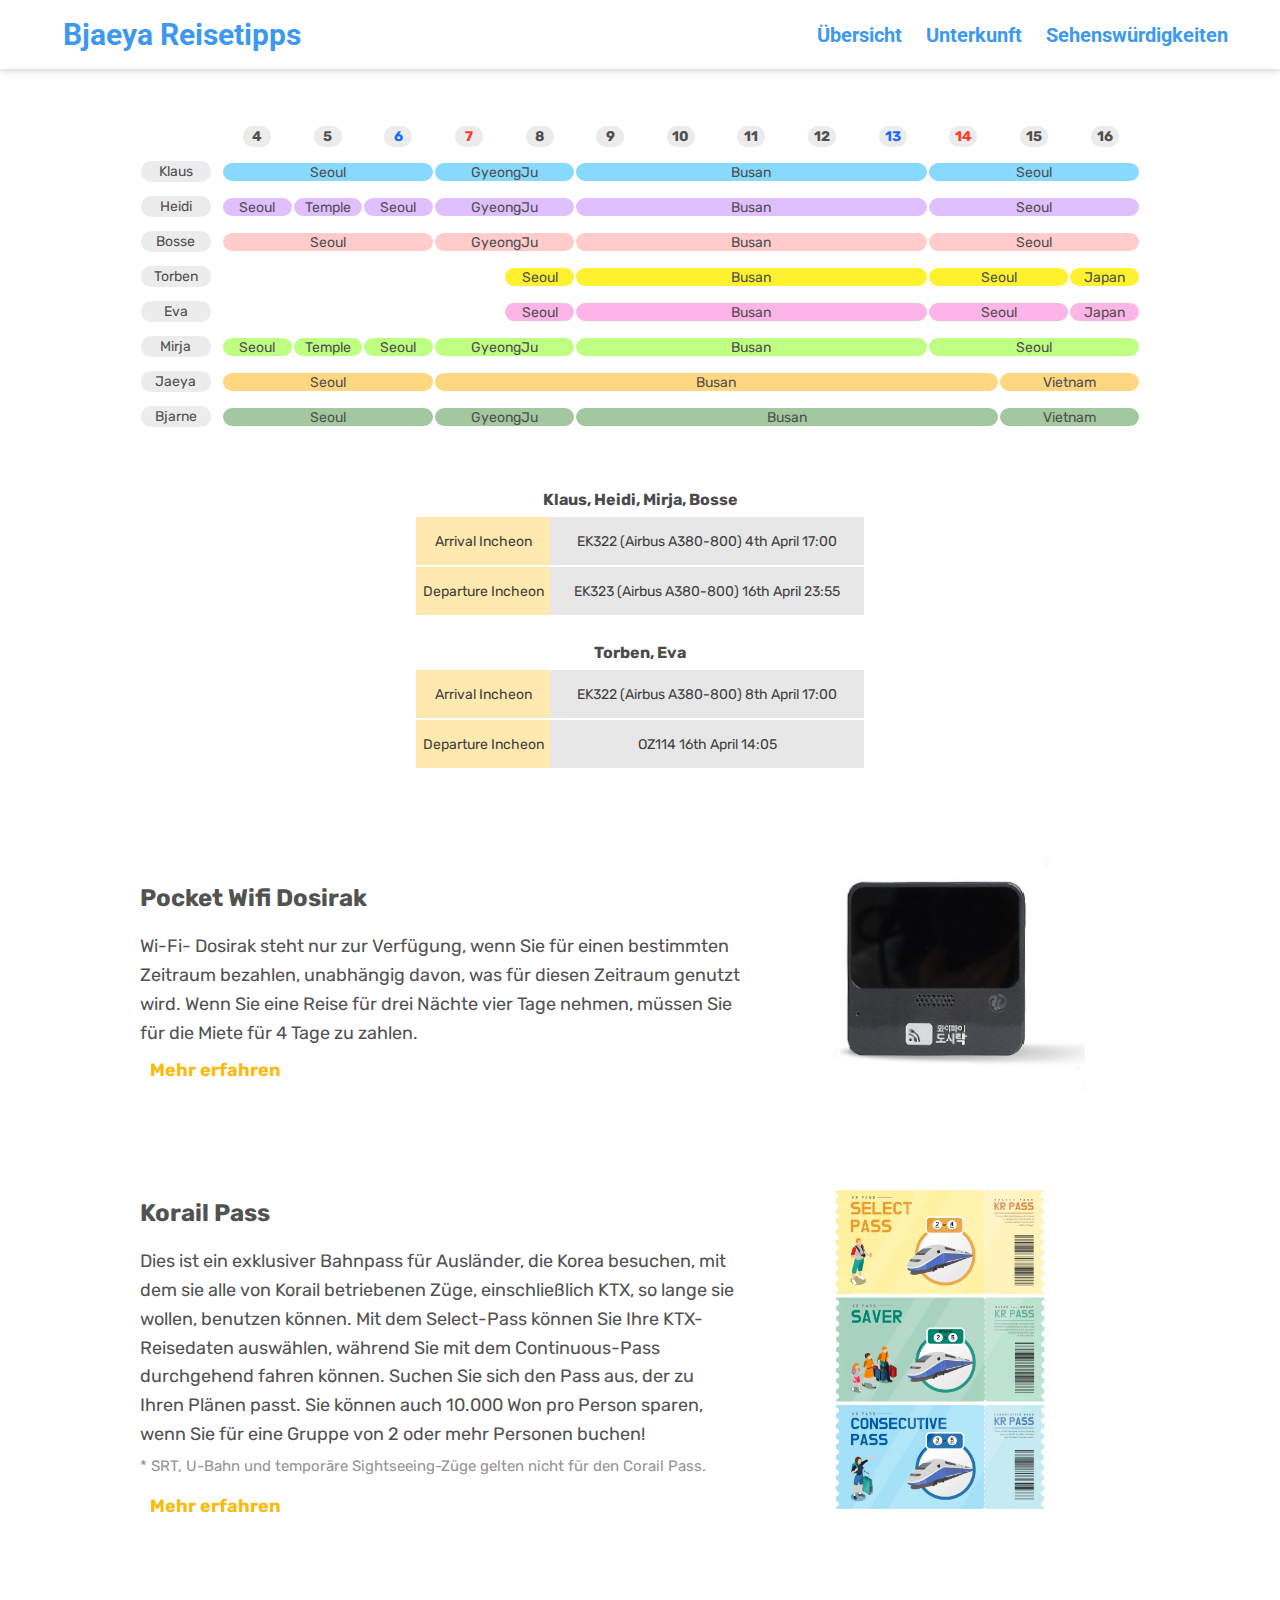
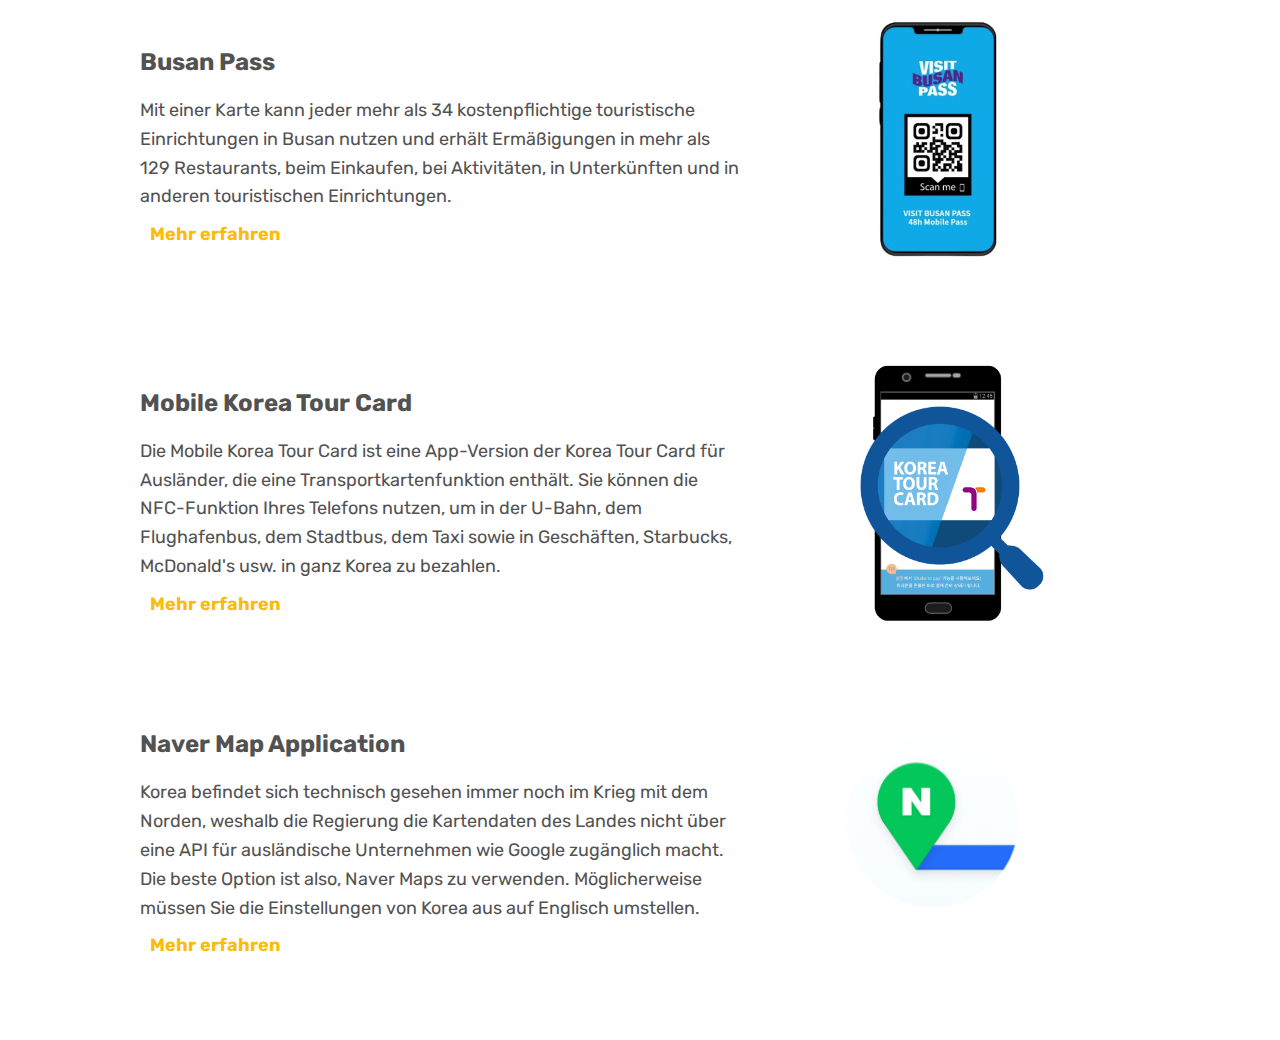
==== commit ff1ba52c: "Add files via upload" ====
--- a/index.html
+++ b/index.html
@@ -19,10 +19,10 @@
         <div class="wrap">
             <div class="nav_logo">
                 <i class="fa-solid fa-plane-departure"></i>
-                <a href="./index.html">Perleberg</a>
+                <a href="./index.html">Bjaeya Reisetipps</a>
             </div>
             <ul class="nav_menu">
-                <a href="./index.html"><li>HOME</li></a>
+                <a href="./index.html"><li>Übersicht</li></a>
                 <a href="./location.html"><li>Unterkunft</li></a>
                 <a href="./trip.html"><li>Sehenswürdigkeiten </li></a>
                 <a href="./ferry.html" style="display: none;"><li>FERRY</li></a>
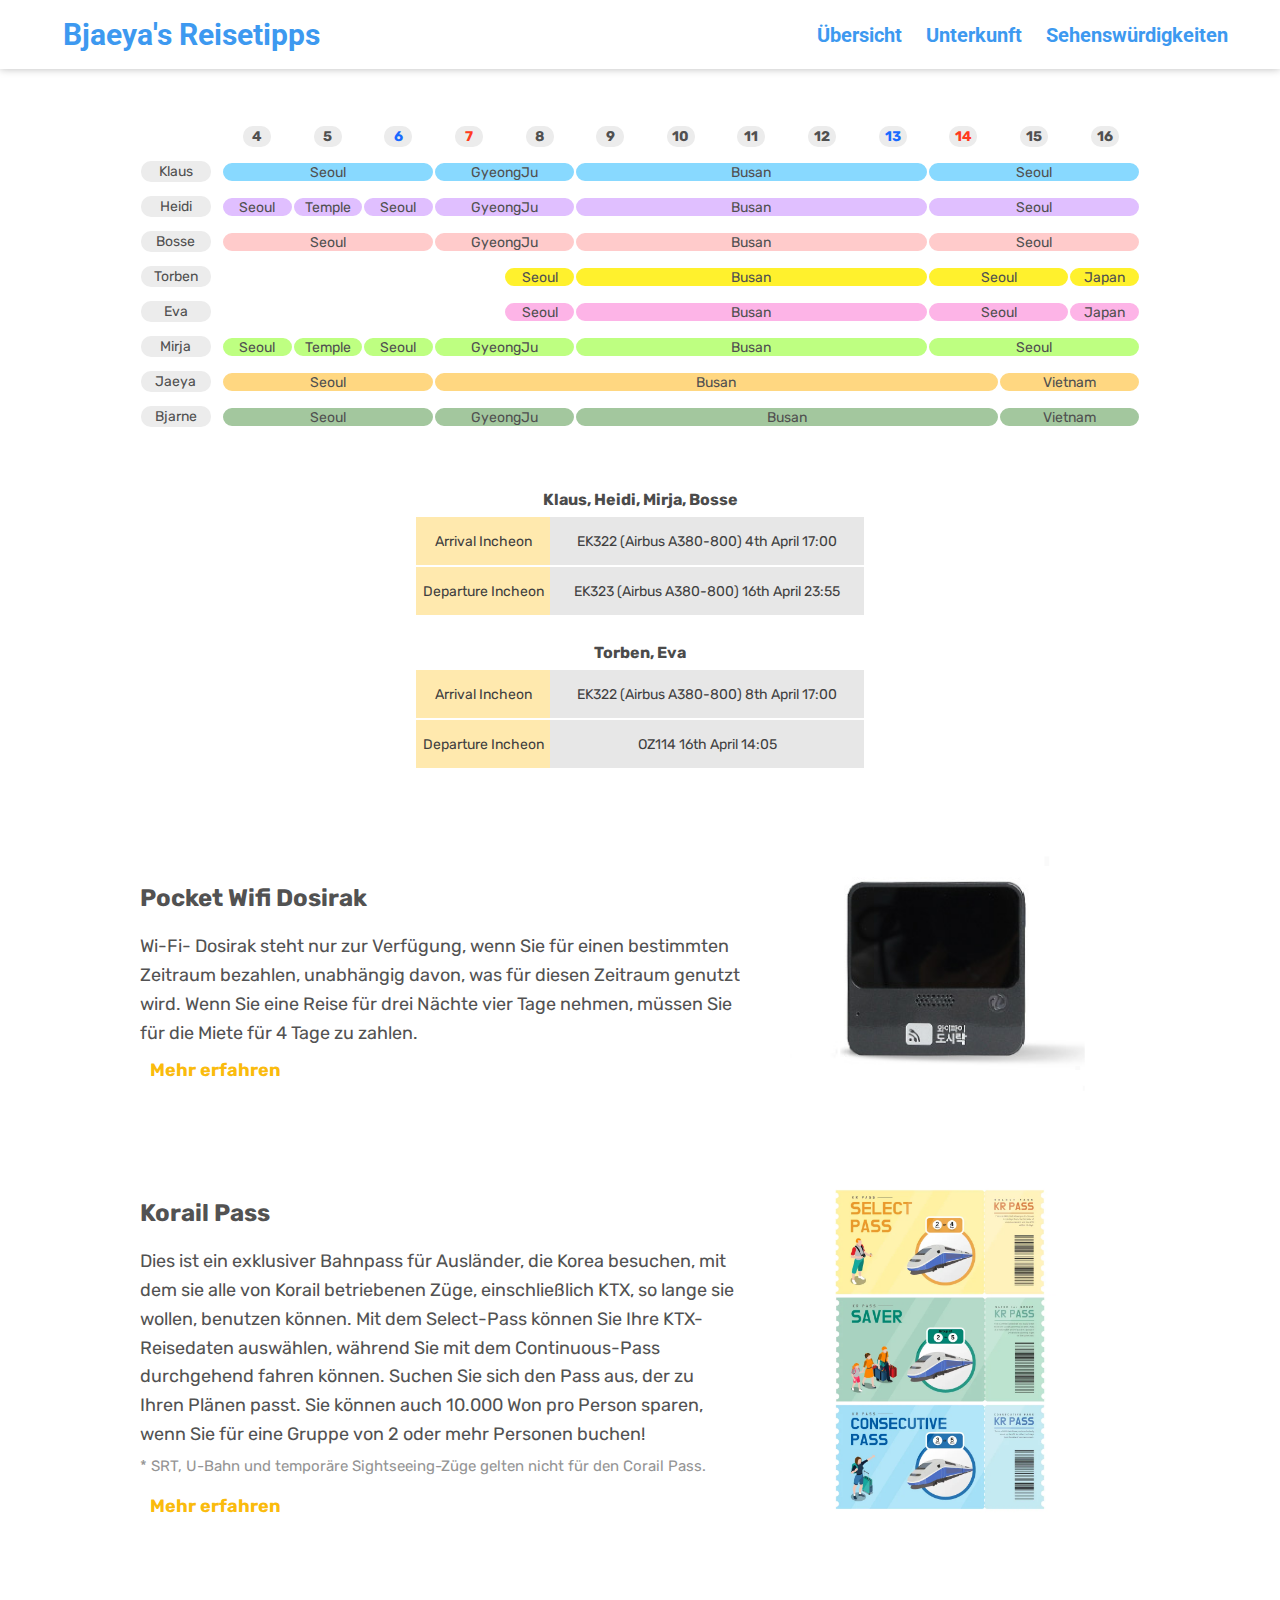
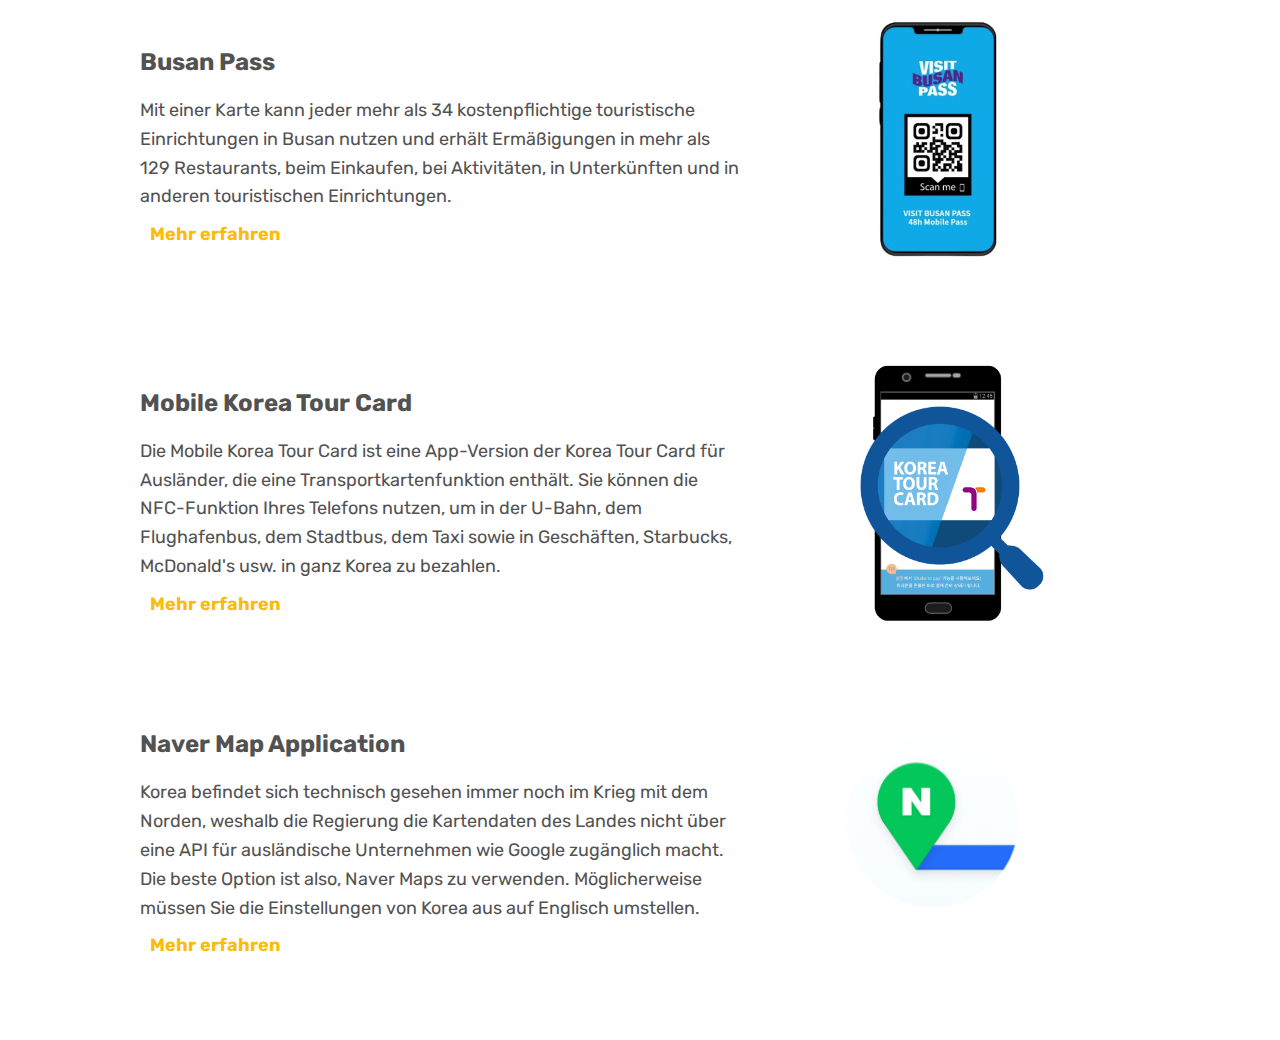
==== commit d06cf849: "Add files via upload" ====
--- a/index.html
+++ b/index.html
@@ -19,7 +19,7 @@
         <div class="wrap">
             <div class="nav_logo">
                 <i class="fa-solid fa-plane-departure"></i>
-                <a href="./index.html">Bjaeya Reisetipps</a>
+                <a href="./index.html">Bjaeya's Reisetipps</a>
             </div>
             <ul class="nav_menu">
                 <a href="./index.html"><li>Übersicht</li></a>
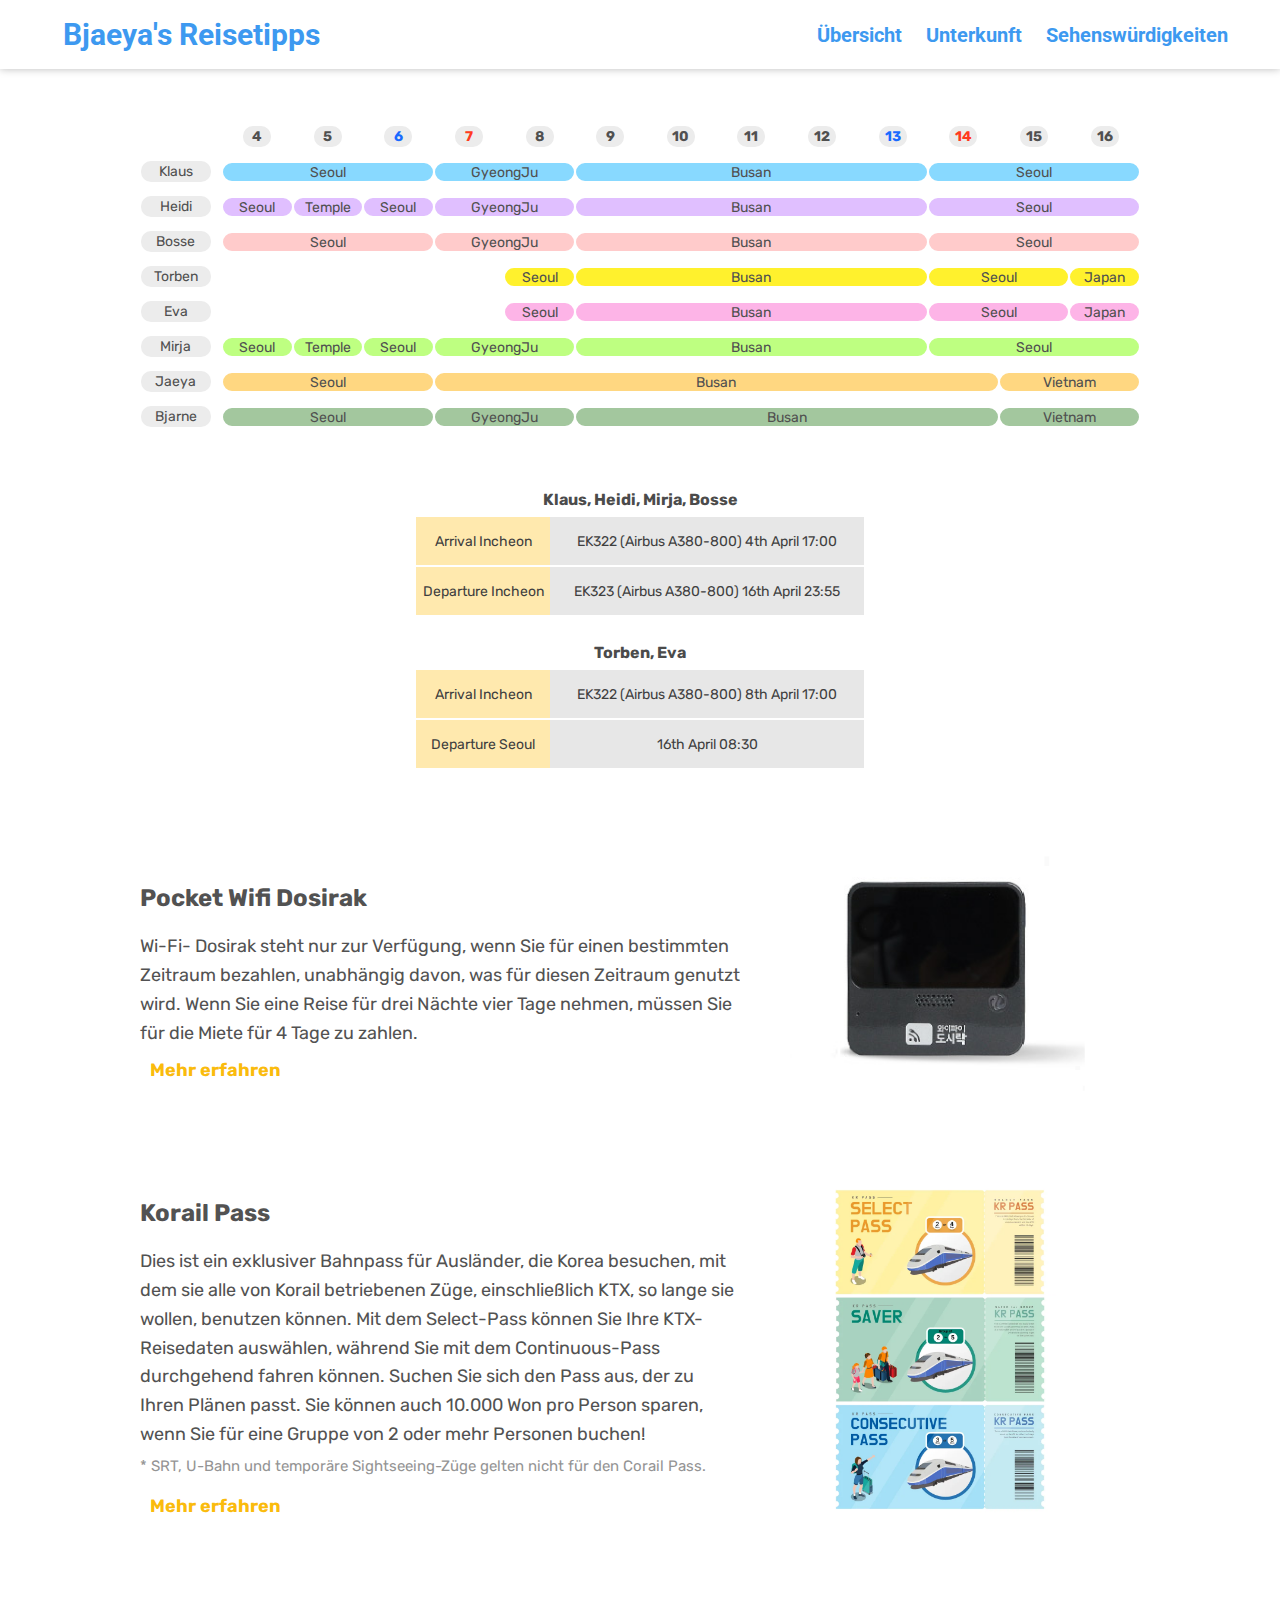
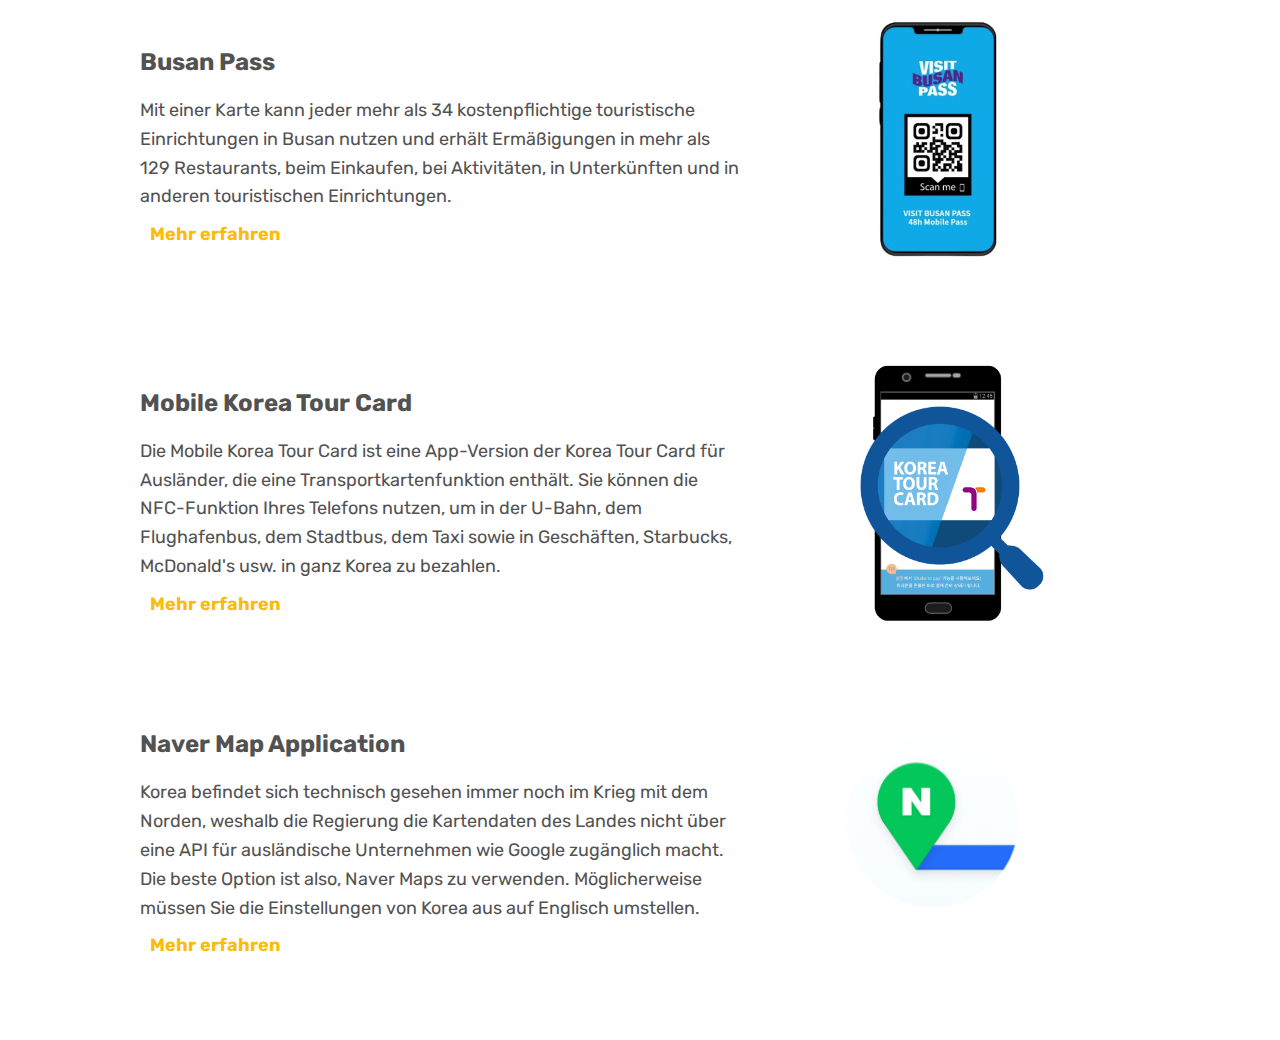
==== commit 51b372c3: "Add files via upload" ====
--- a/index.html
+++ b/index.html
@@ -365,8 +365,8 @@
                 <td>EK322 (Airbus A380-800) 8th April 17:00</td>
             </tr>
             <tr>
-                <td>Departure Incheon</td>
-                <td>OZ114 16th April 14:05</td>
+                <td>Departure Seoul</td>
+                <td>16th April 08:30</td>
             </tr>
         </table>
     </div>
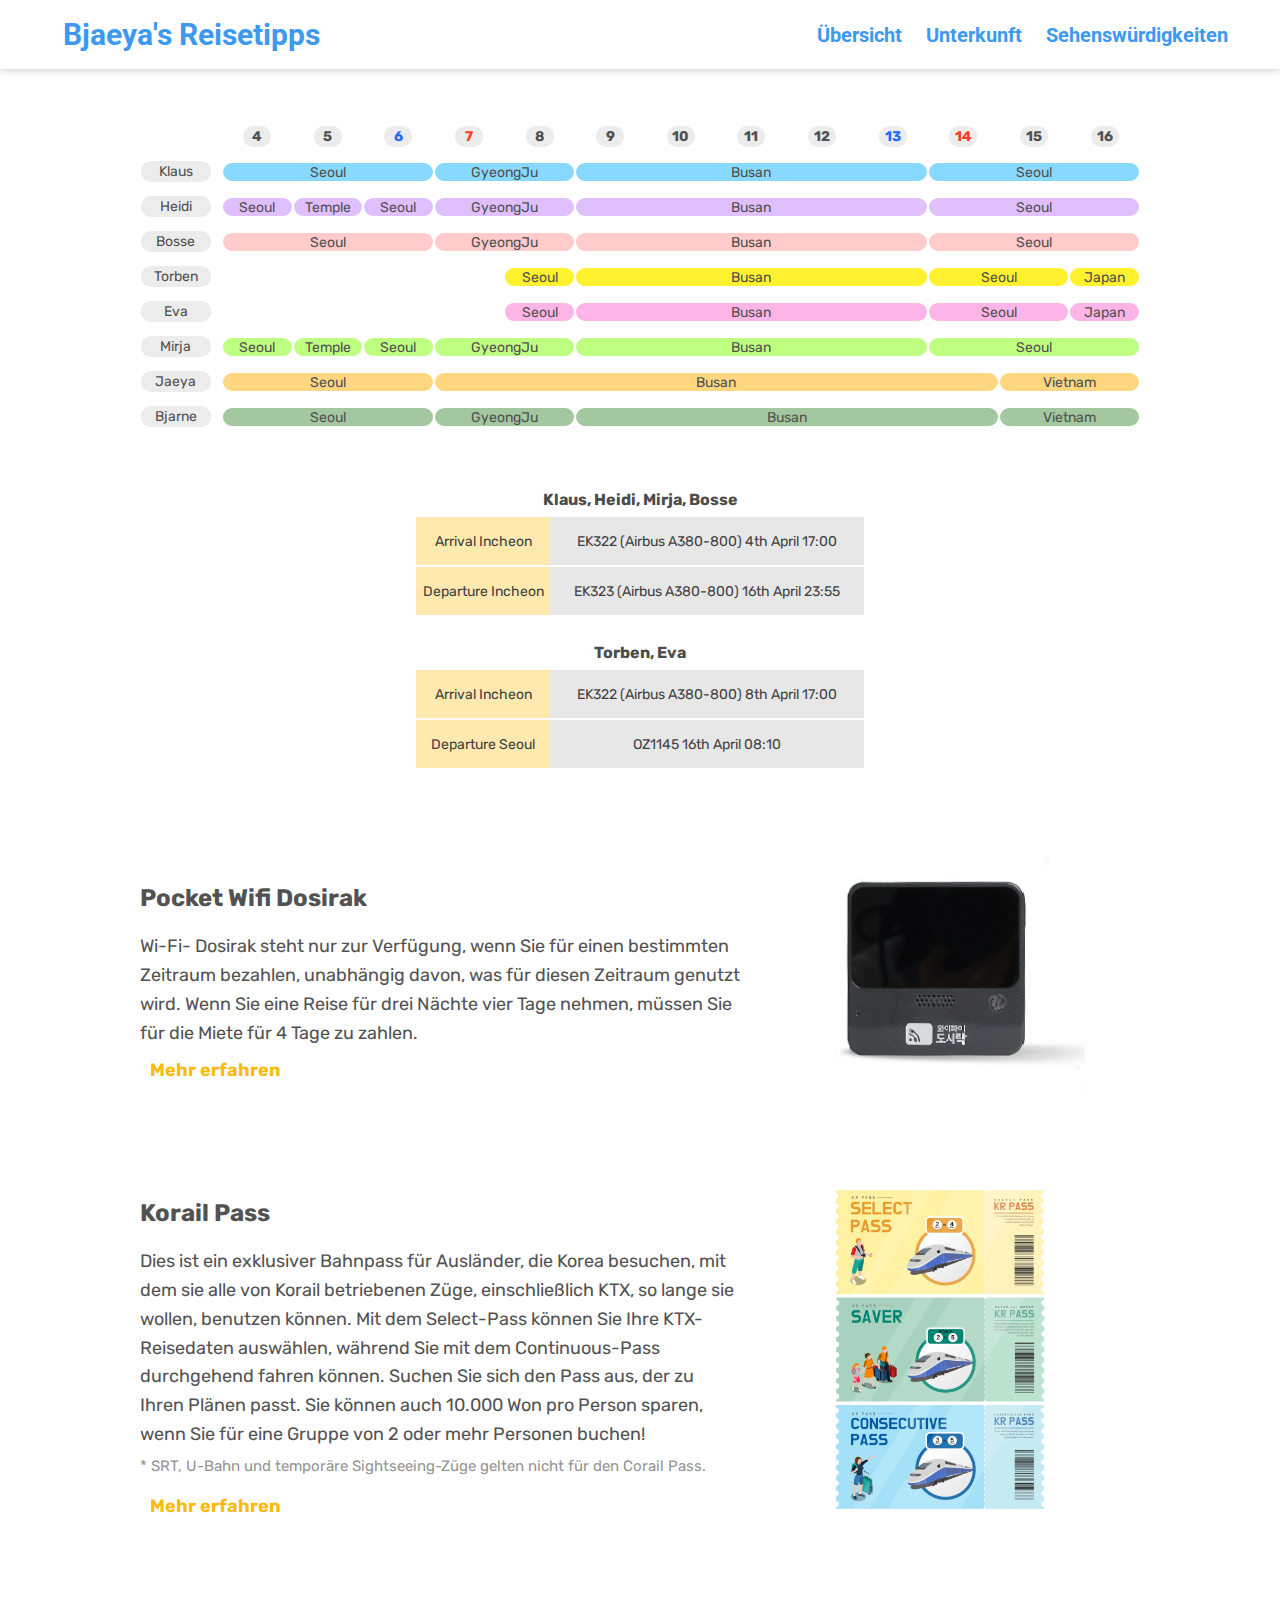
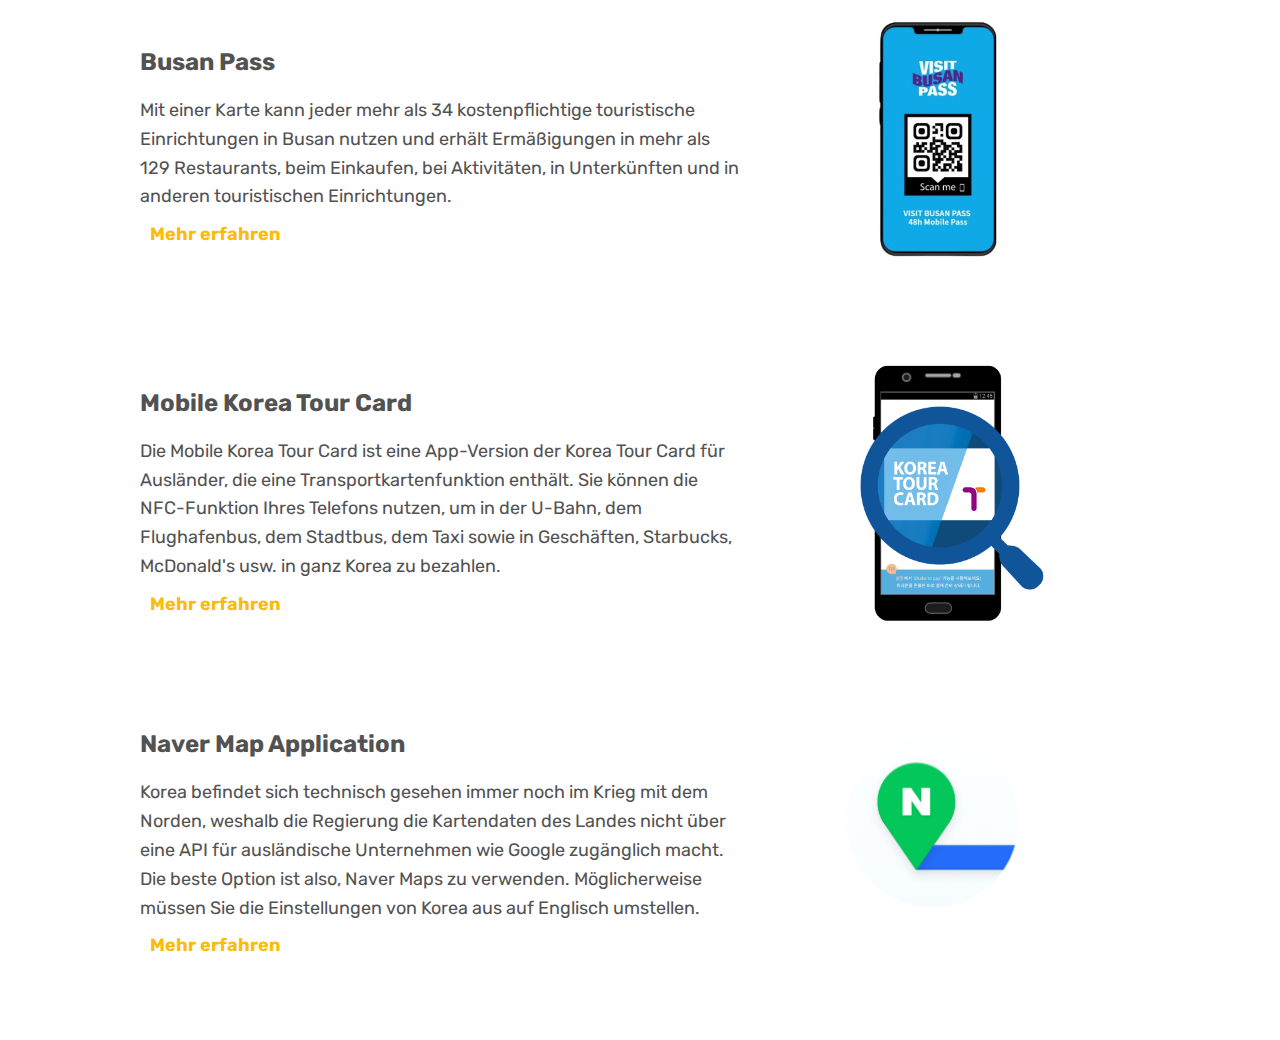
==== commit b6aa0154: "Add files via upload" ====
--- a/index.html
+++ b/index.html
@@ -366,7 +366,7 @@
             </tr>
             <tr>
                 <td>Departure Seoul</td>
-                <td>16th April 08:30</td>
+                <td>OZ1145 16th April 08:10</td>
             </tr>
         </table>
     </div>
